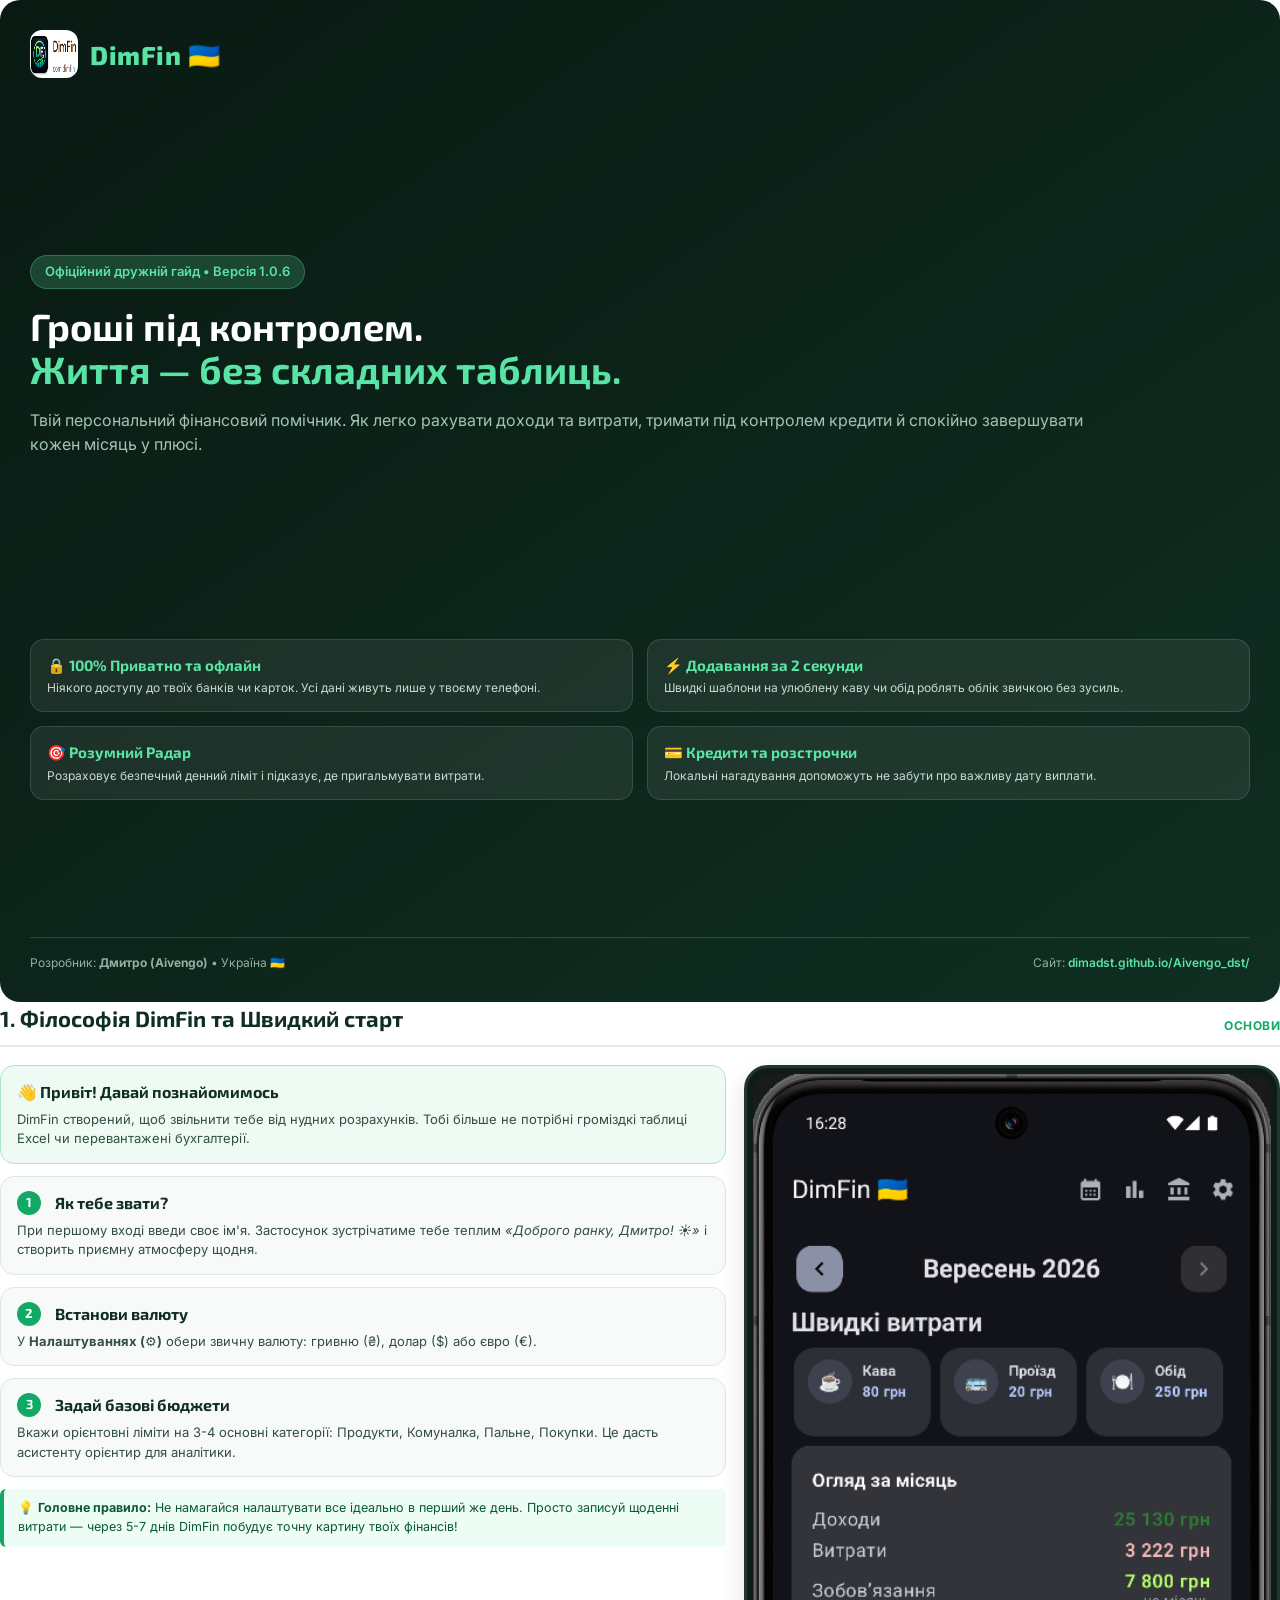
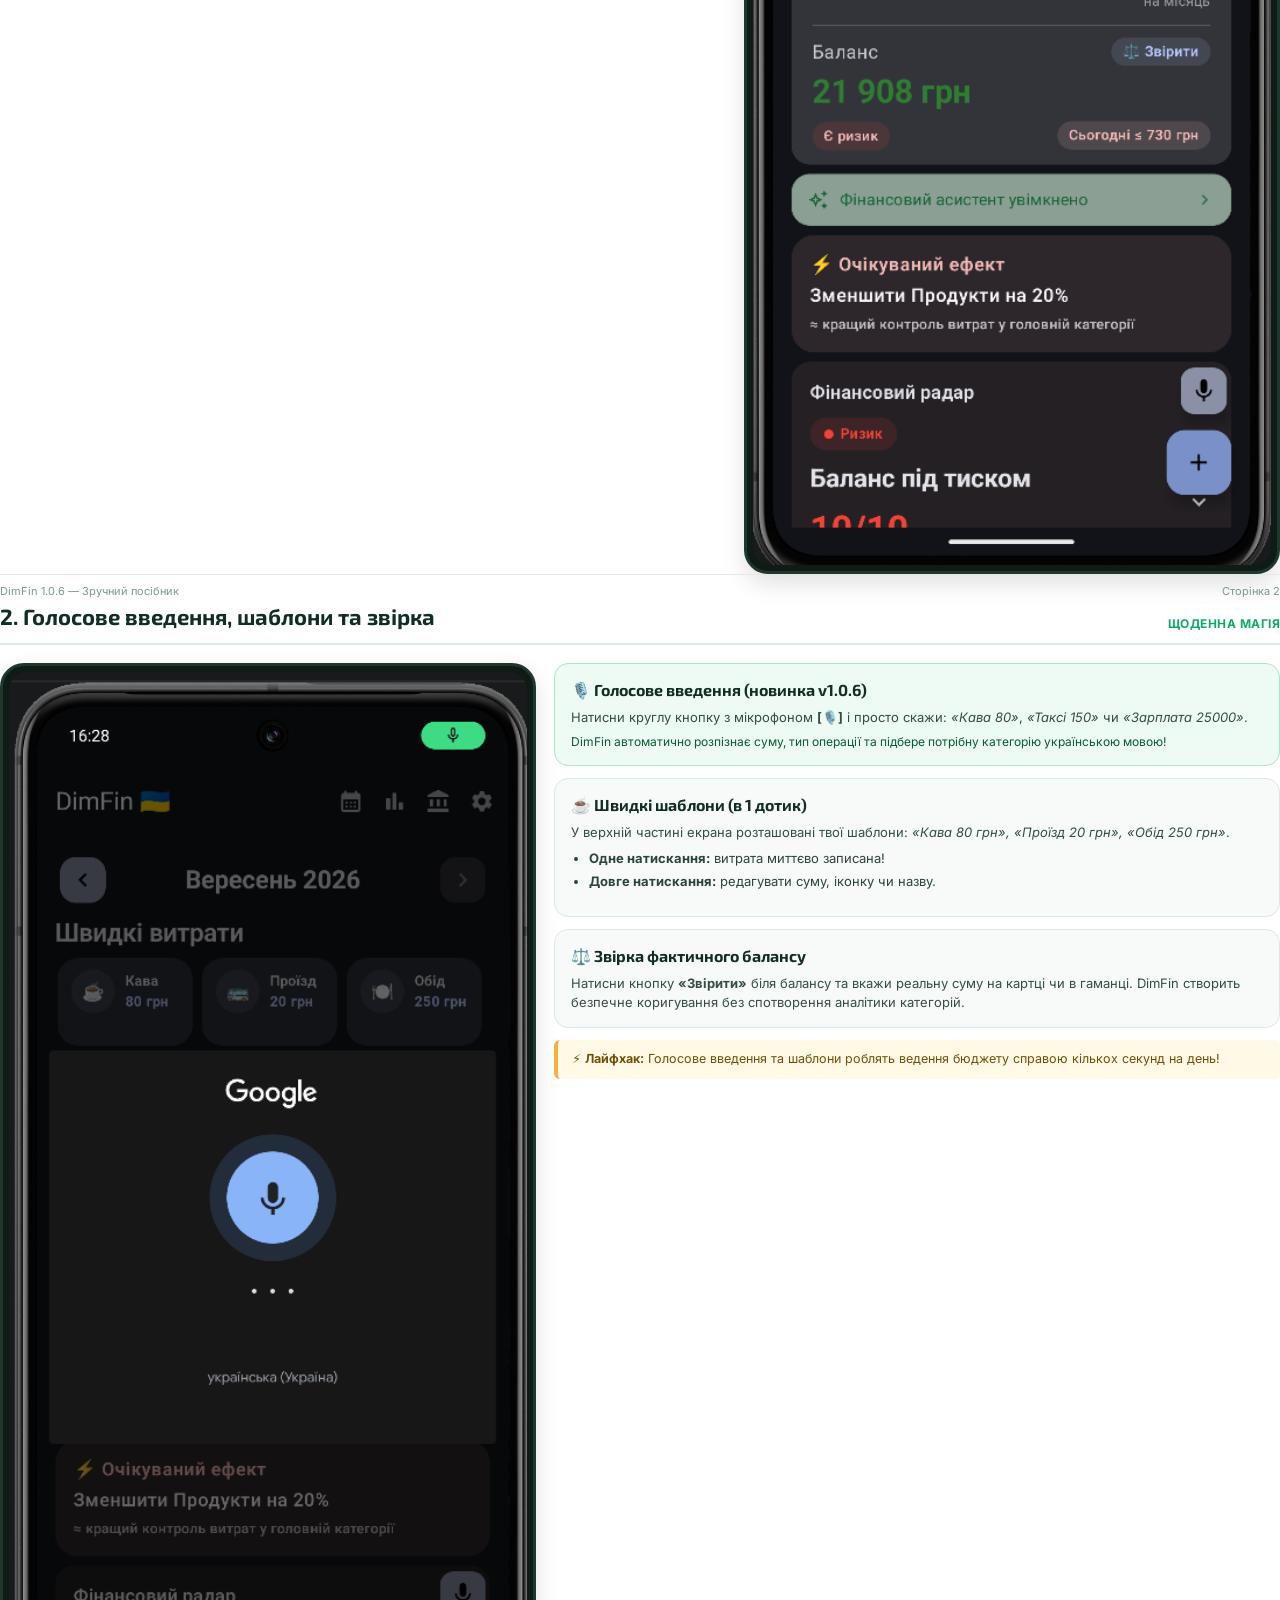
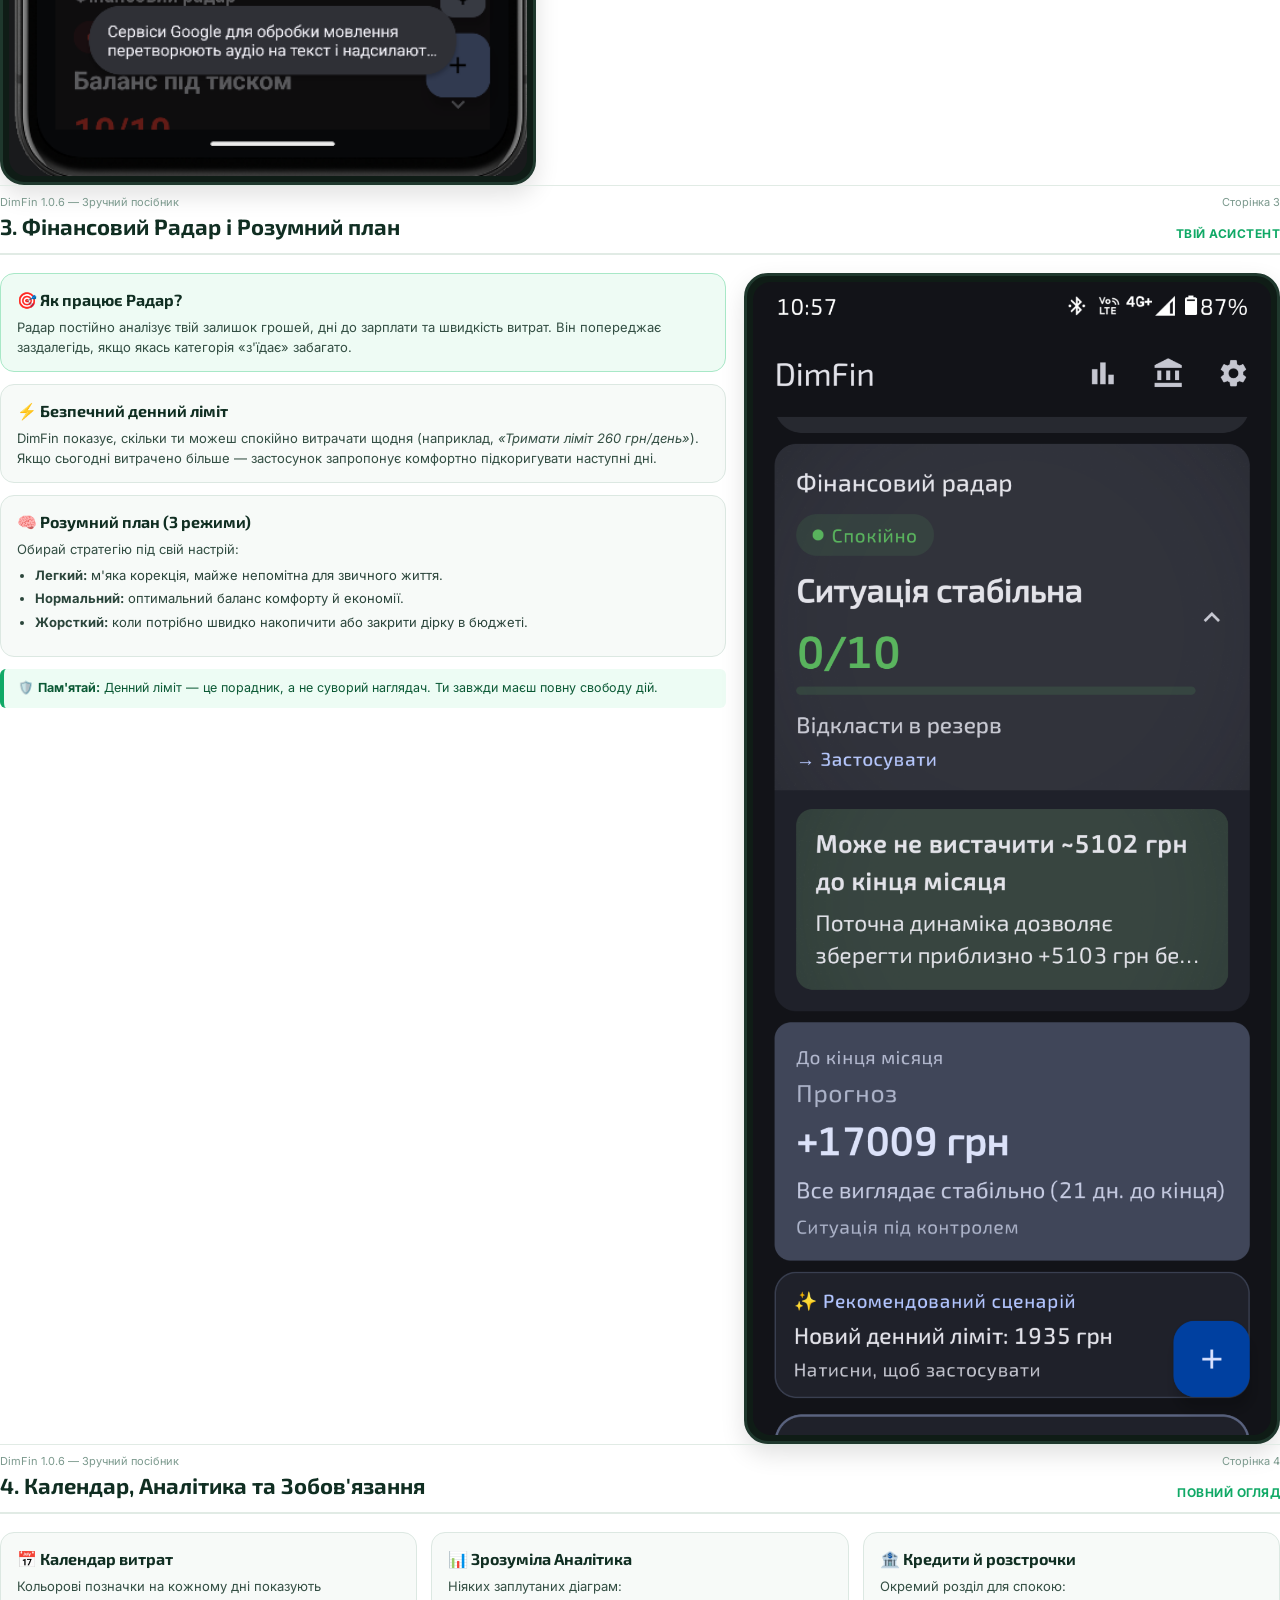
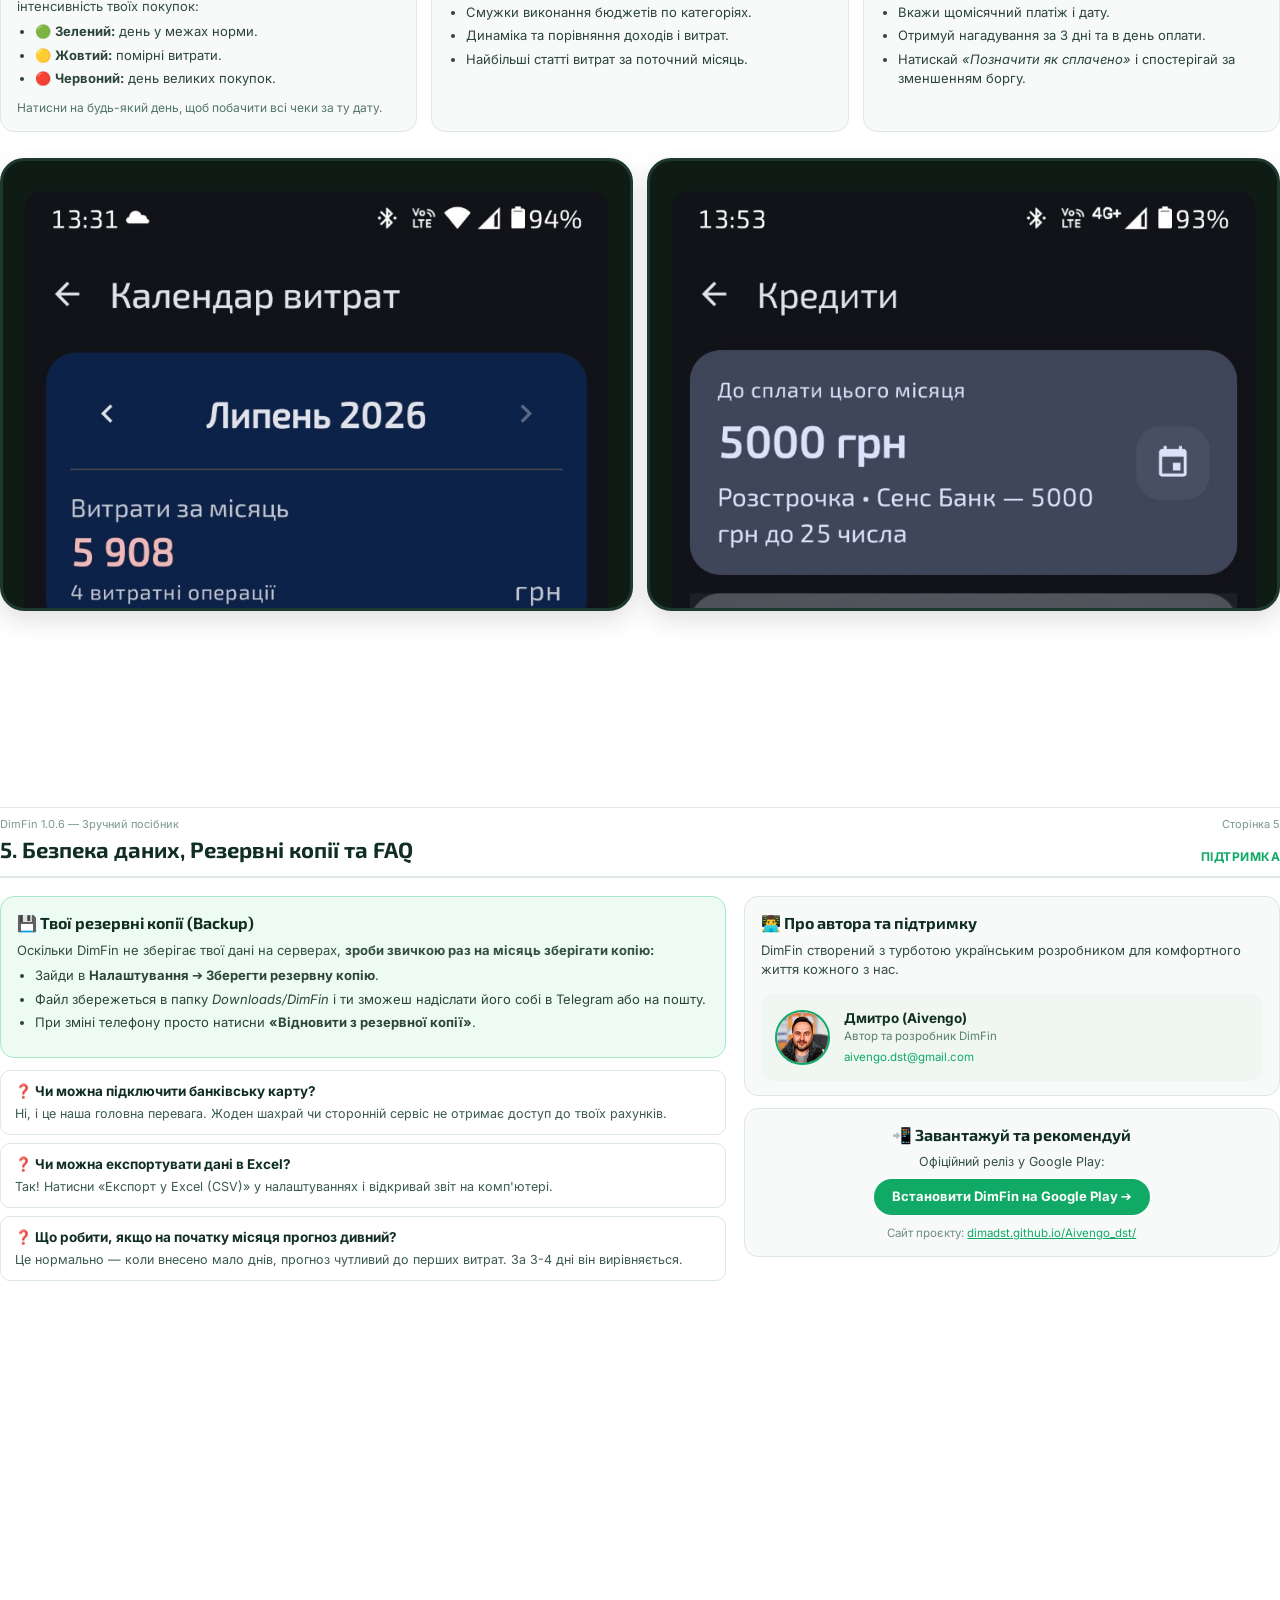
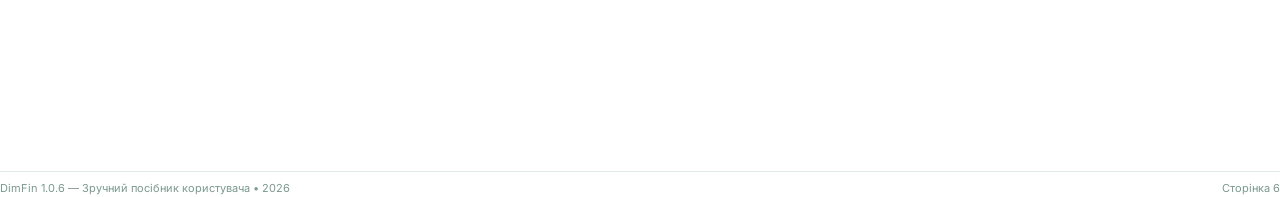
==== guide_source.html @ 201f2d49 "Update PDF guide dimfin-guide-for-beginners-ua.pdf with new screenshots and voice input" ====
<!DOCTYPE html>
<html lang="uk">
<head>
  <meta charset="UTF-8">
  <title>DimFin 1.0.6 — Дружній посібник користувача</title>
  <style>
    @import url('https://fonts.googleapis.com/css2?family=Exo+2:wght@400;500;600;700;800&family=Inter:wght@400;500;600&display=swap');

    @page {
      size: A4;
      margin: 15mm 12mm 15mm 12mm;
    }

    * {
      box-sizing: border-box;
      -webkit-print-color-adjust: exact;
      print-color-adjust: exact;
    }

    body {
      font-family: 'Inter', system-ui, -apple-system, sans-serif;
      color: #1a2e26;
      background: #ffffff;
      line-height: 1.5;
      font-size: 13.5px;
      margin: 0;
      padding: 0;
    }

    h1, h2, h3, h4 {
      font-family: 'Exo 2', sans-serif;
      color: #0c1f17;
      margin-top: 0;
      font-weight: 700;
    }

    .page {
      page-break-after: always;
      position: relative;
      min-height: 255mm;
      display: flex;
      flex-direction: column;
    }

    .page:last-child {
      page-break-after: auto;
    }

    /* Cover Page */
    .cover-page {
      background: linear-gradient(145deg, #091a13 0%, #102e22 100%);
      color: #ffffff;
      padding: 30px;
      border-radius: 20px;
      display: flex;
      flex-direction: column;
      justify-content: space-between;
      height: 265mm;
    }

    .cover-top {
      display: flex;
      align-items: center;
      gap: 12px;
    }

    .cover-logo {
      width: 48px;
      height: 48px;
      border-radius: 12px;
    }

    .cover-brand {
      font-family: 'Exo 2', sans-serif;
      font-size: 26px;
      font-weight: 800;
      color: #59e3a4;
      letter-spacing: 0.5px;
    }

    .cover-title-box {
      margin-top: 40px;
    }

    .cover-tag {
      display: inline-block;
      background: rgba(89, 227, 164, 0.2);
      color: #59e3a4;
      padding: 6px 14px;
      border-radius: 20px;
      font-size: 13px;
      font-weight: 600;
      margin-bottom: 16px;
      border: 1px solid rgba(89, 227, 164, 0.3);
    }

    .cover-title {
      font-size: 38px;
      line-height: 1.15;
      color: #ffffff;
      margin-bottom: 12px;
    }

    .cover-title em {
      color: #59e3a4;
      font-style: normal;
    }

    .cover-subtitle {
      font-size: 16px;
      color: #a3c4b5;
      line-height: 1.5;
      max-width: 90%;
    }

    .cover-features {
      display: grid;
      grid-template-columns: 1fr 1fr;
      gap: 14px;
      margin-top: 30px;
    }

    .cover-feat-card {
      background: rgba(255, 255, 255, 0.07);
      border: 1px solid rgba(255, 255, 255, 0.12);
      padding: 14px 16px;
      border-radius: 14px;
    }

    .cover-feat-card h4 {
      color: #59e3a4;
      font-size: 15px;
      margin-bottom: 4px;
    }

    .cover-feat-card p {
      margin: 0;
      font-size: 12px;
      color: #cbdad3;
      line-height: 1.4;
    }

    .cover-footer {
      border-top: 1px solid rgba(255, 255, 255, 0.15);
      padding-top: 16px;
      display: flex;
      justify-content: space-between;
      align-items: center;
      font-size: 12px;
      color: #92b0a3;
    }

    .cover-footer a {
      color: #59e3a4;
      text-decoration: none;
      font-weight: 600;
    }

    /* Section Page Layout */
    .section-header {
      border-bottom: 2px solid #e1ebe5;
      padding-bottom: 10px;
      margin-bottom: 18px;
      display: flex;
      justify-content: space-between;
      align-items: flex-end;
    }

    .section-header h2 {
      font-size: 22px;
      margin: 0;
      color: #102e22;
    }

    .section-tag {
      font-size: 12px;
      color: #10a966;
      font-weight: 700;
      text-transform: uppercase;
      letter-spacing: 0.5px;
    }

    .grid-2 {
      display: grid;
      grid-template-columns: 1.15fr 0.85fr;
      gap: 18px;
      align-items: start;
    }

    .grid-2-rev {
      display: grid;
      grid-template-columns: 0.85fr 1.15fr;
      gap: 18px;
      align-items: start;
    }

    .grid-3 {
      display: grid;
      grid-template-columns: 1fr 1fr 1fr;
      gap: 14px;
    }

    .phone-frame {
      background: #0f1c16;
      border-radius: 24px;
      padding: 6px;
      box-shadow: 0 10px 25px rgba(0,0,0,0.12);
      border: 3px solid #1f382d;
      text-align: center;
    }

    .phone-img {
      width: 100%;
      height: auto;
      border-radius: 18px;
      display: block;
    }

    .card {
      background: #f7faf8;
      border: 1px solid #dce8e2;
      border-radius: 14px;
      padding: 14px 16px;
      margin-bottom: 12px;
    }

    .card-accent {
      background: #eefbf4;
      border: 1px solid #a8e8c7;
    }

    .card h3 {
      font-size: 16px;
      color: #102e22;
      margin-bottom: 6px;
      display: flex;
      align-items: center;
      gap: 8px;
    }

    .card p {
      margin: 0 0 6px 0;
      color: #334e43;
      font-size: 13px;
    }

    .card p:last-child {
      margin-bottom: 0;
    }

    .step-badge {
      display: inline-flex;
      align-items: center;
      justify-content: center;
      width: 24px;
      height: 24px;
      background: #10a966;
      color: #ffffff;
      border-radius: 50%;
      font-weight: 700;
      font-size: 13px;
      margin-right: 6px;
    }

    .tip-box {
      background: #fff9e6;
      border-left: 4px solid #f5b041;
      padding: 10px 14px;
      border-radius: 6px;
      font-size: 12.5px;
      color: #6e5008;
      margin-top: 10px;
    }

    .success-box {
      background: #edfcf4;
      border-left: 4px solid #10a966;
      padding: 10px 14px;
      border-radius: 6px;
      font-size: 12.5px;
      color: #0b5935;
      margin-top: 10px;
    }

    ul.friendly-list {
      margin: 6px 0 10px 0;
      padding-left: 18px;
    }

    ul.friendly-list li {
      margin-bottom: 4px;
      color: #2b453b;
      font-size: 13px;
    }

    .page-footer {
      margin-top: auto;
      border-top: 1px solid #e1ebe5;
      padding-top: 8px;
      display: flex;
      justify-content: space-between;
      font-size: 11px;
      color: #7b998d;
    }

    .author-box {
      display: flex;
      align-items: center;
      gap: 14px;
      background: #f0f7f3;
      border-radius: 14px;
      padding: 14px;
      margin-top: 14px;
    }

    .author-img {
      width: 55px;
      height: 55px;
      border-radius: 50%;
      object-fit: cover;
      border: 2px solid #10a966;
    }

    .faq-item {
      background: #ffffff;
      border: 1px solid #dce8e2;
      border-radius: 10px;
      padding: 10px 14px;
      margin-bottom: 8px;
    }

    .faq-q {
      font-weight: 700;
      color: #102e22;
      font-size: 13.5px;
      margin-bottom: 4px;
    }

    .faq-a {
      color: #3b5a4e;
      font-size: 12.5px;
      margin: 0;
    }
  </style>
</head>
<body>

  <!-- СТОРІНКА 1: ОБКЛАДИНКА -->
  <div class="page">
    <div class="cover-page">
      <div class="cover-top">
        <img src="assets/dimfin-logo-source.png" class="cover-logo" alt="DimFin Logo">
        <div class="cover-brand">DimFin 🇺🇦</div>
      </div>

      <div class="cover-title-box">
        <span class="cover-tag">Офіційний дружній гайд • Версія 1.0.6</span>
        <h1 class="cover-title">Гроші під контролем.<br><em>Життя — без складних таблиць.</em></h1>
        <p class="cover-subtitle">
          Твій персональний фінансовий помічник. Як легко рахувати доходи та витрати, тримати під контролем кредити й спокійно завершувати кожен місяць у плюсі.
        </p>
      </div>

      <div class="cover-features">
        <div class="cover-feat-card">
          <h4>🔒 100% Приватно та офлайн</h4>
          <p>Ніякого доступу до твоїх банків чи карток. Усі дані живуть лише у твоєму телефоні.</p>
        </div>
        <div class="cover-feat-card">
          <h4>⚡ Додавання за 2 секунди</h4>
          <p>Швидкі шаблони на улюблену каву чи обід роблять облік звичкою без зусиль.</p>
        </div>
        <div class="cover-feat-card">
          <h4>🎯 Розумний Радар</h4>
          <p>Розраховує безпечний денний ліміт і підказує, де пригальмувати витрати.</p>
        </div>
        <div class="cover-feat-card">
          <h4>💳 Кредити та розстрочки</h4>
          <p>Локальні нагадування допоможуть не забути про важливу дату виплати.</p>
        </div>
      </div>

      <div class="cover-footer">
        <div>Розробник: <strong>Дмитро (Aivengo)</strong> • Україна 🇺🇦</div>
        <div>Сайт: <a href="https://dimadst.github.io/Aivengo_dst/">dimadst.github.io/Aivengo_dst/</a></div>
      </div>
    </div>
  </div>

  <!-- СТОРІНКА 2: ФІЛОСОФІЯ ТА ШВИДКИЙ СТАРТ -->
  <div class="page">
    <div class="section-header">
      <h2>1. Філософія DimFin та Швидкий старт</h2>
      <span class="section-tag">Основи</span>
    </div>

    <div class="grid-2">
      <div>
        <div class="card card-accent">
          <h3>👋 Привіт! Давай познайомимось</h3>
          <p>
            DimFin створений, щоб звільнити тебе від нудних розрахунків. Тобі більше не потрібні громіздкі таблиці Excel чи перевантажені бухгалтерії.
          </p>
        </div>

        <div class="card">
          <h3><span class="step-badge">1</span> Як тебе звати?</h3>
          <p>
            При першому вході введи своє ім'я. Застосунок зустрічатиме тебе теплим <em>«Доброго ранку, Дмитро! ☀️»</em> і створить приємну атмосферу щодня.
          </p>
        </div>

        <div class="card">
          <h3><span class="step-badge">2</span> Встанови валюту</h3>
          <p>
            У <strong>Налаштуваннях (⚙️)</strong> обери звичну валюту: гривню (₴), долар ($) або євро (€).
          </p>
        </div>

        <div class="card">
          <h3><span class="step-badge">3</span> Задай базові бюджети</h3>
          <p>
            Вкажи орієнтовні ліміти на 3-4 основні категорії: Продукти, Комуналка, Пальне, Покупки. Це дасть асистенту орієнтир для аналітики.
          </p>
        </div>

        <div class="success-box">
          💡 <strong>Головне правило:</strong> Не намагайся налаштувати все ідеально в перший же день. Просто записуй щоденні витрати — через 5-7 днів DimFin побудує точну картину твоїх фінансів!
        </div>
      </div>

      <div>
        <div class="phone-frame">
          <img src="assets/overview.png" class="phone-img" alt="Головний екран DimFin">
        </div>
      </div>
    </div>

    <div class="page-footer">
      <span>DimFin 1.0.6 — Зручний посібник</span>
      <span>Сторінка 2</span>
    </div>
  </div>

  <!-- СТОРІНКА 3: ГОЛОВНИЙ ЕКРАН ТА ВНЕСЕННЯ ВИТРАТ -->
  <div class="page">
    <div class="section-header">
      <h2>2. Голосове введення, шаблони та звірка</h2>
      <span class="section-tag">Щоденна магія</span>
    </div>

    <div class="grid-2-rev">
      <div>
        <div class="phone-frame">
          <img src="assets/voice-input.png" class="phone-img" alt="Голосове введення DimFin">
        </div>
      </div>

      <div>
        <div class="card card-accent">
          <h3>🎙️ Голосове введення (новинка v1.0.6)</h3>
          <p>
            Натисни круглу кнопку з мікрофоном <strong>[🎙️]</strong> і просто скажи: <em>«Кава 80»</em>, <em>«Таксі 150»</em> чи <em>«Зарплата 25000»</em>.
          </p>
          <p style="font-size: 12px; color: #0b5935;">DimFin автоматично розпізнає суму, тип операції та підбере потрібну категорію українською мовою!</p>
        </div>

        <div class="card">
          <h3>☕ Швидкі шаблони (в 1 дотик)</h3>
          <p>
            У верхній частині екрана розташовані твої шаблони: <em>«Кава 80 грн», «Проїзд 20 грн», «Обід 250 грн»</em>.
          </p>
          <ul class="friendly-list">
            <li><strong>Одне натискання:</strong> витрата миттєво записана!</li>
            <li><strong>Довге натискання:</strong> редагувати суму, іконку чи назву.</li>
          </ul>
        </div>

        <div class="card">
          <h3>⚖️ Звірка фактичного балансу</h3>
          <p>
            Натисни кнопку <strong>«Звірити»</strong> біля балансу та вкажи реальну суму на картці чи в гаманці. DimFin створить безпечне коригування без спотворення аналітики категорій.
          </p>
        </div>

        <div class="tip-box">
          ⚡ <strong>Лайфхак:</strong> Голосове введення та шаблони роблять ведення бюджету справою кількох секунд на день!
        </div>
      </div>
    </div>

    <div class="page-footer">
      <span>DimFin 1.0.6 — Зручний посібник</span>
      <span>Сторінка 3</span>
    </div>
  </div>

  <!-- СТОРІНКА 4: ФІНАНСОВИЙ РАДАР ТА РОЗУМНИЙ ПЛАН -->
  <div class="page">
    <div class="section-header">
      <h2>3. Фінансовий Радар і Розумний план</h2>
      <span class="section-tag">Твій асистент</span>
    </div>

    <div class="grid-2">
      <div>
        <div class="card card-accent">
          <h3>🎯 Як працює Радар?</h3>
          <p>
            Радар постійно аналізує твій залишок грошей, дні до зарплати та швидкість витрат. Він попереджає заздалегідь, якщо якась категорія «з'їдає» забагато.
          </p>
        </div>

        <div class="card">
          <h3>⚡ Безпечний денний ліміт</h3>
          <p>
            DimFin показує, скільки ти можеш спокійно витрачати щодня (наприклад, <em>«Тримати ліміт 260 грн/день»</em>). Якщо сьогодні витрачено більше — застосунок запропонує комфортно підкоригувати наступні дні.
          </p>
        </div>

        <div class="card">
          <h3>🧠 Розумний план (3 режими)</h3>
          <p>Обирай стратегію під свій настрій:</p>
          <ul class="friendly-list">
            <li><strong>Легкий:</strong> м'яка корекція, майже непомітна для звичного життя.</li>
            <li><strong>Нормальний:</strong> оптимальний баланс комфорту й економії.</li>
            <li><strong>Жорсткий:</strong> коли потрібно швидко накопичити або закрити дірку в бюджеті.</li>
          </ul>
        </div>

        <div class="success-box">
          🛡️ <strong>Пам'ятай:</strong> Денний ліміт — це порадник, а не суворий наглядач. Ти завжди маєш повну свободу дій.
        </div>
      </div>

      <div>
        <div class="phone-frame">
          <img src="assets/radar.png" class="phone-img" alt="Фінансовий радар">
        </div>
      </div>
    </div>

    <div class="page-footer">
      <span>DimFin 1.0.6 — Зручний посібник</span>
      <span>Сторінка 4</span>
    </div>
  </div>

  <!-- СТОРІНКА 5: КАЛЕНДАР, АНАЛІТИКА ТА КРЕДИТИ -->
  <div class="page">
    <div class="section-header">
      <h2>4. Календар, Аналітика та Зобов'язання</h2>
      <span class="section-tag">Повний огляд</span>
    </div>

    <div class="grid-3">
      <div class="card">
        <h3>📅 Календар витрат</h3>
        <p>Кольорові позначки на кожному дні показують інтенсивність твоїх покупок:</p>
        <ul class="friendly-list">
          <li>🟢 <strong>Зелений:</strong> день у межах норми.</li>
          <li>🟡 <strong>Жовтий:</strong> помірні витрати.</li>
          <li>🔴 <strong>Червоний:</strong> день великих покупок.</li>
        </ul>
        <p style="font-size: 12px; color: #527567;">Натисни на будь-який день, щоб побачити всі чеки за ту дату.</p>
      </div>

      <div class="card">
        <h3>📊 Зрозуміла Аналітика</h3>
        <p>Ніяких заплутаних діаграм:</p>
        <ul class="friendly-list">
          <li>Смужки виконання бюджетів по категоріях.</li>
          <li>Динаміка та порівняння доходів і витрат.</li>
          <li>Найбільші статті витрат за поточний місяць.</li>
        </ul>
      </div>

      <div class="card">
        <h3>🏦 Кредити й розстрочки</h3>
        <p>Окремий розділ для спокою:</p>
        <ul class="friendly-list">
          <li>Вкажи щомісячний платіж і дату.</li>
          <li>Отримуй нагадування за 3 дні та в день оплати.</li>
          <li>Натискай <em>«Позначити як сплачено»</em> і спостерігай за зменшенням боргу.</li>
        </ul>
      </div>
    </div>

    <div style="display: grid; grid-template-columns: 1fr 1fr; gap: 14px; margin-top: 14px;">
      <div class="phone-frame" style="max-height: 120mm; overflow: hidden;">
        <img src="assets/calendar.png" class="phone-img" style="transform: scale(0.95); margin-top: -10px;" alt="Календар">
      </div>
      <div class="phone-frame" style="max-height: 120mm; overflow: hidden;">
        <img src="assets/credits.png" class="phone-img" style="transform: scale(0.95); margin-top: -10px;" alt="Кредити">
      </div>
    </div>

    <div class="page-footer">
      <span>DimFin 1.0.6 — Зручний посібник</span>
      <span>Сторінка 5</span>
    </div>
  </div>

  <!-- СТОРІНКА 6: БЕКАПИ, FAQ ТА КОНТАКТИ -->
  <div class="page">
    <div class="section-header">
      <h2>5. Безпека даних, Резервні копії та FAQ</h2>
      <span class="section-tag">Підтримка</span>
    </div>

    <div class="grid-2">
      <div>
        <div class="card card-accent">
          <h3>💾 Твої резервні копії (Backup)</h3>
          <p>
            Оскільки DimFin не зберігає твої дані на серверах, <strong>зроби звичкою раз на місяць зберігати копію:</strong>
          </p>
          <ul class="friendly-list">
            <li>Зайди в <strong>Налаштування ➔ Зберегти резервну копію</strong>.</li>
            <li>Файл збережеться в папку <em>Downloads/DimFin</em> і ти зможеш надіслати його собі в Telegram або на пошту.</li>
            <li>При зміні телефону просто натисни <strong>«Відновити з резервної копії»</strong>.</li>
          </ul>
        </div>

        <div class="faq-item">
          <div class="faq-q">❓ Чи можна підключити банківську карту?</div>
          <p class="faq-a">Ні, і це наша головна перевага. Жоден шахрай чи сторонній сервіс не отримає доступ до твоїх рахунків.</p>
        </div>

        <div class="faq-item">
          <div class="faq-q">❓ Чи можна експортувати дані в Excel?</div>
          <p class="faq-a">Так! Натисни «Експорт у Excel (CSV)» у налаштуваннях і відкривай звіт на комп'ютері.</p>
        </div>

        <div class="faq-item">
          <div class="faq-q">❓ Що робити, якщо на початку місяця прогноз дивний?</div>
          <p class="faq-a">Це нормально — коли внесено мало днів, прогноз чутливий до перших витрат. За 3-4 дні він вирівняється.</p>
        </div>
      </div>

      <div>
        <div class="card">
          <h3>👨‍💻 Про автора та підтримку</h3>
          <p>
            DimFin створений з турботою українським розробником для комфортного життя кожного з нас.
          </p>
          <div class="author-box">
            <img src="assets/developer-dmytro.jpg" class="author-img" alt="Dmytro">
            <div>
              <div style="font-weight: 700; color: #102e22;">Дмитро (Aivengo)</div>
              <div style="font-size: 11.5px; color: #597d6e;">Автор та розробник DimFin</div>
              <div style="font-size: 11.5px; margin-top: 4px;"><a href="mailto:aivengo.dst@gmail.com" style="color: #10a966; text-decoration: none;">aivengo.dst@gmail.com</a></div>
            </div>
          </div>
        </div>

        <div class="card" style="text-align: center; margin-top: 10px;">
          <h3 style="justify-content: center;">📲 Завантажуй та рекомендуй</h3>
          <p style="font-size: 12.5px; margin-bottom: 8px;">
            Офіційний реліз у Google Play:
          </p>
          <a href="https://play.google.com/store/apps/details?id=com.dimfin" style="display: inline-block; background: #10a966; color: #fff; padding: 8px 18px; border-radius: 20px; font-weight: 700; text-decoration: none; font-size: 13px;">
            Встановити DimFin на Google Play ➔
          </a>
          <div style="margin-top: 10px; font-size: 11.5px; color: #6f8f82;">
            Сайт проєкту: <a href="https://dimadst.github.io/Aivengo_dst/" style="color: #10a966;">dimadst.github.io/Aivengo_dst/</a>
          </div>
        </div>
      </div>
    </div>

    <div class="page-footer">
      <span>DimFin 1.0.6 — Зручний посібник користувача • 2026</span>
      <span>Сторінка 6</span>
    </div>
  </div>

</body>
</html>
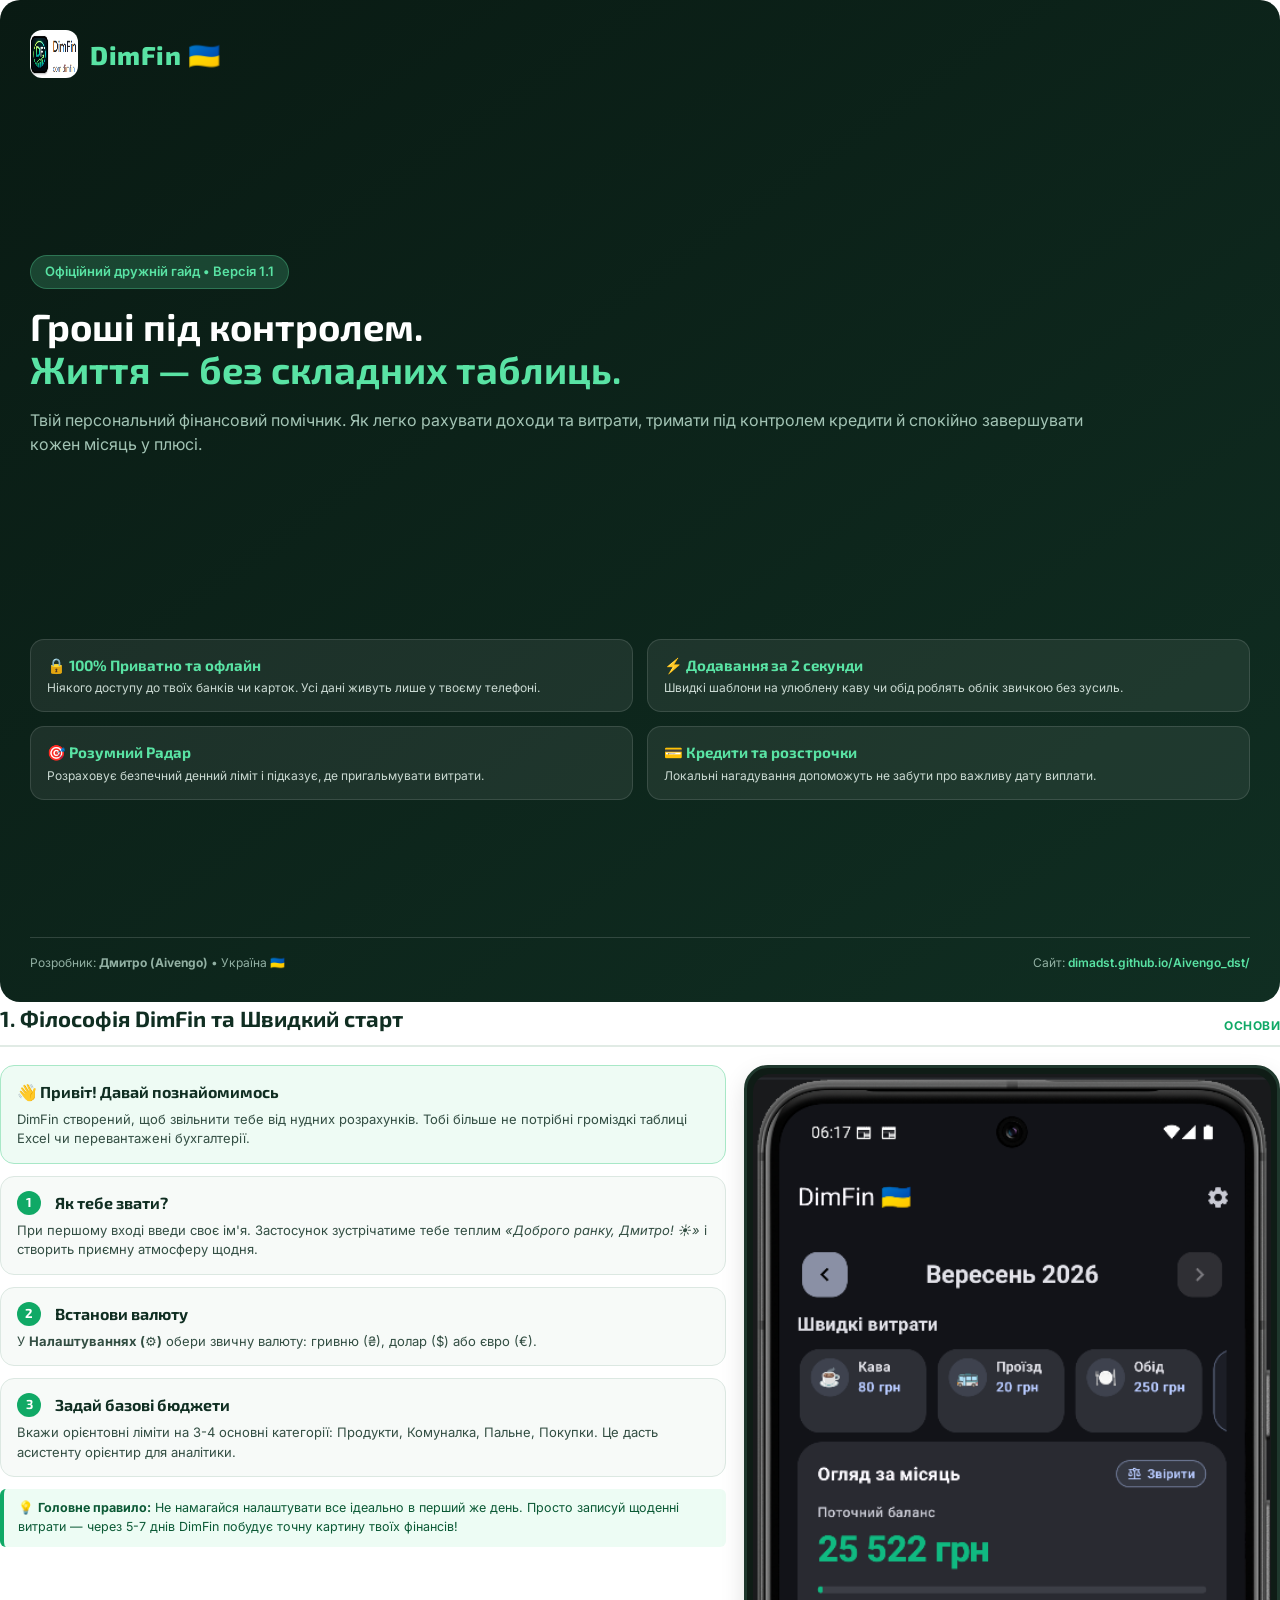
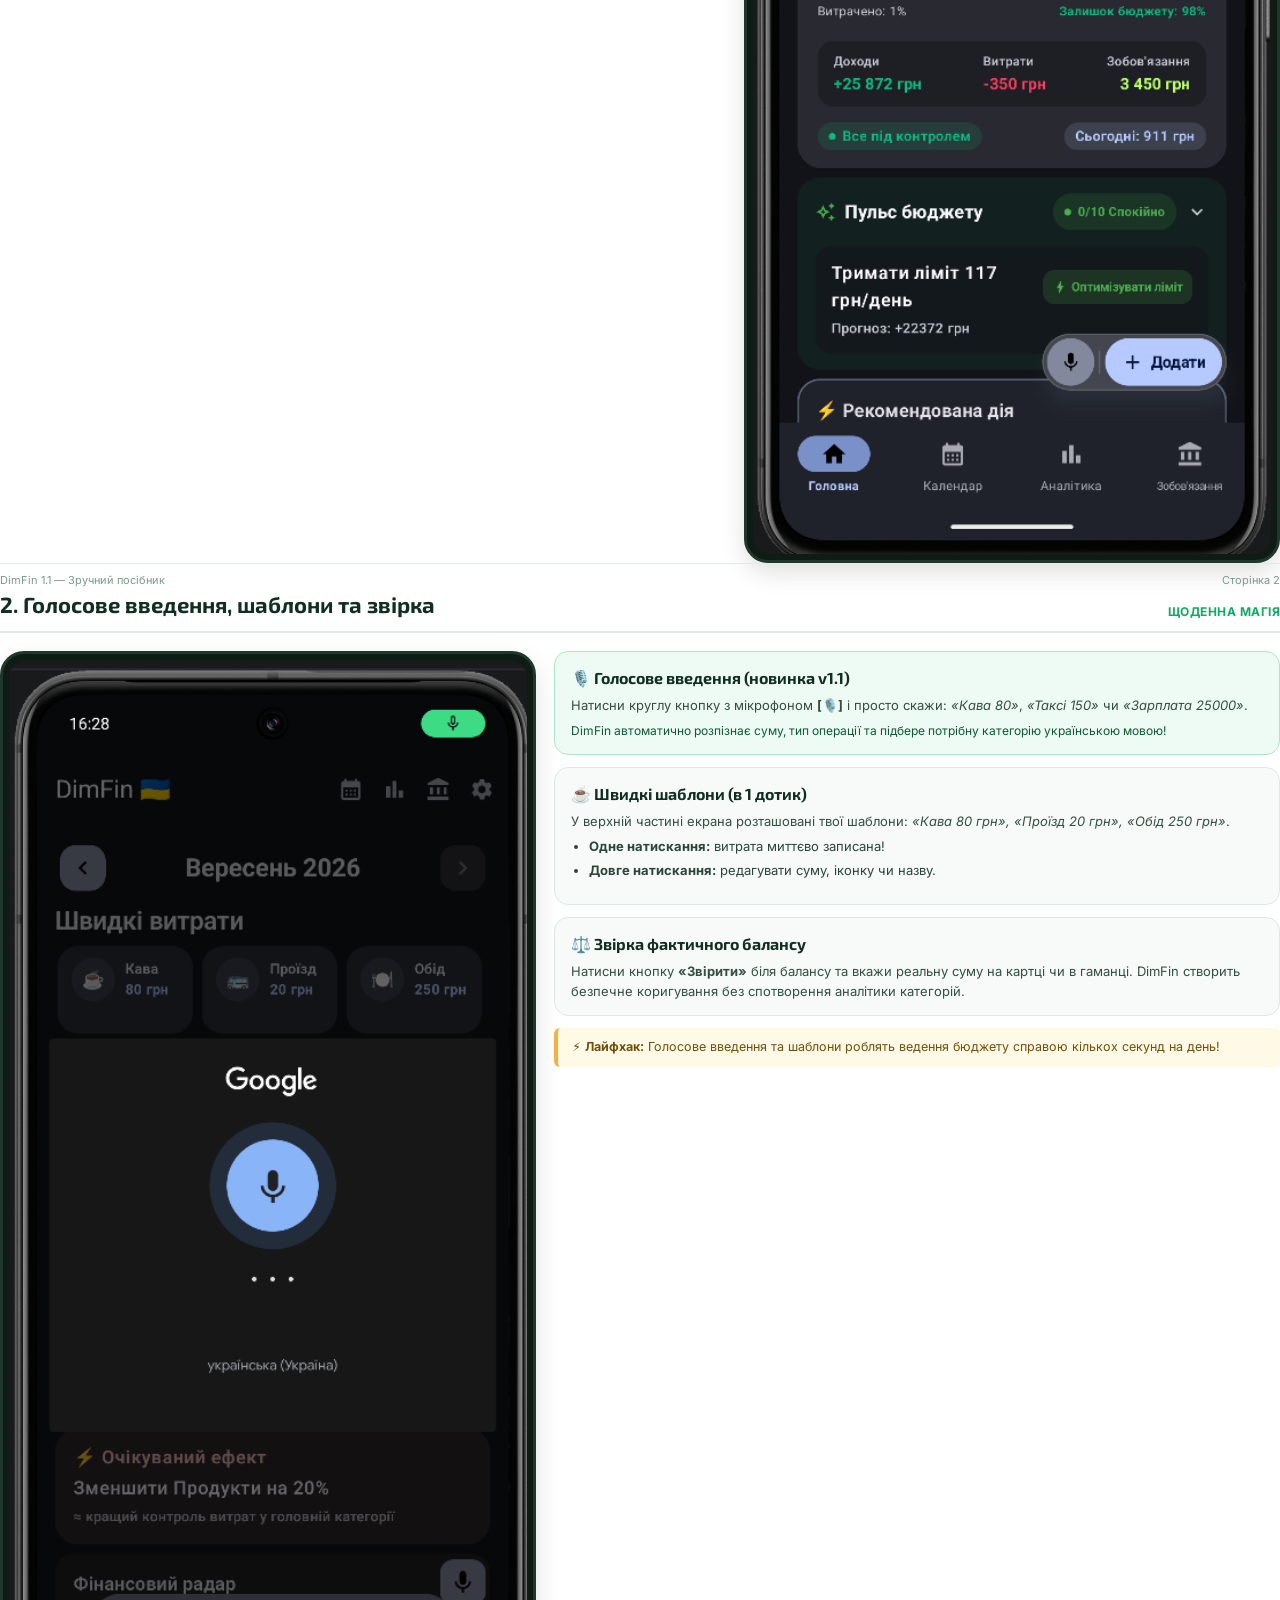
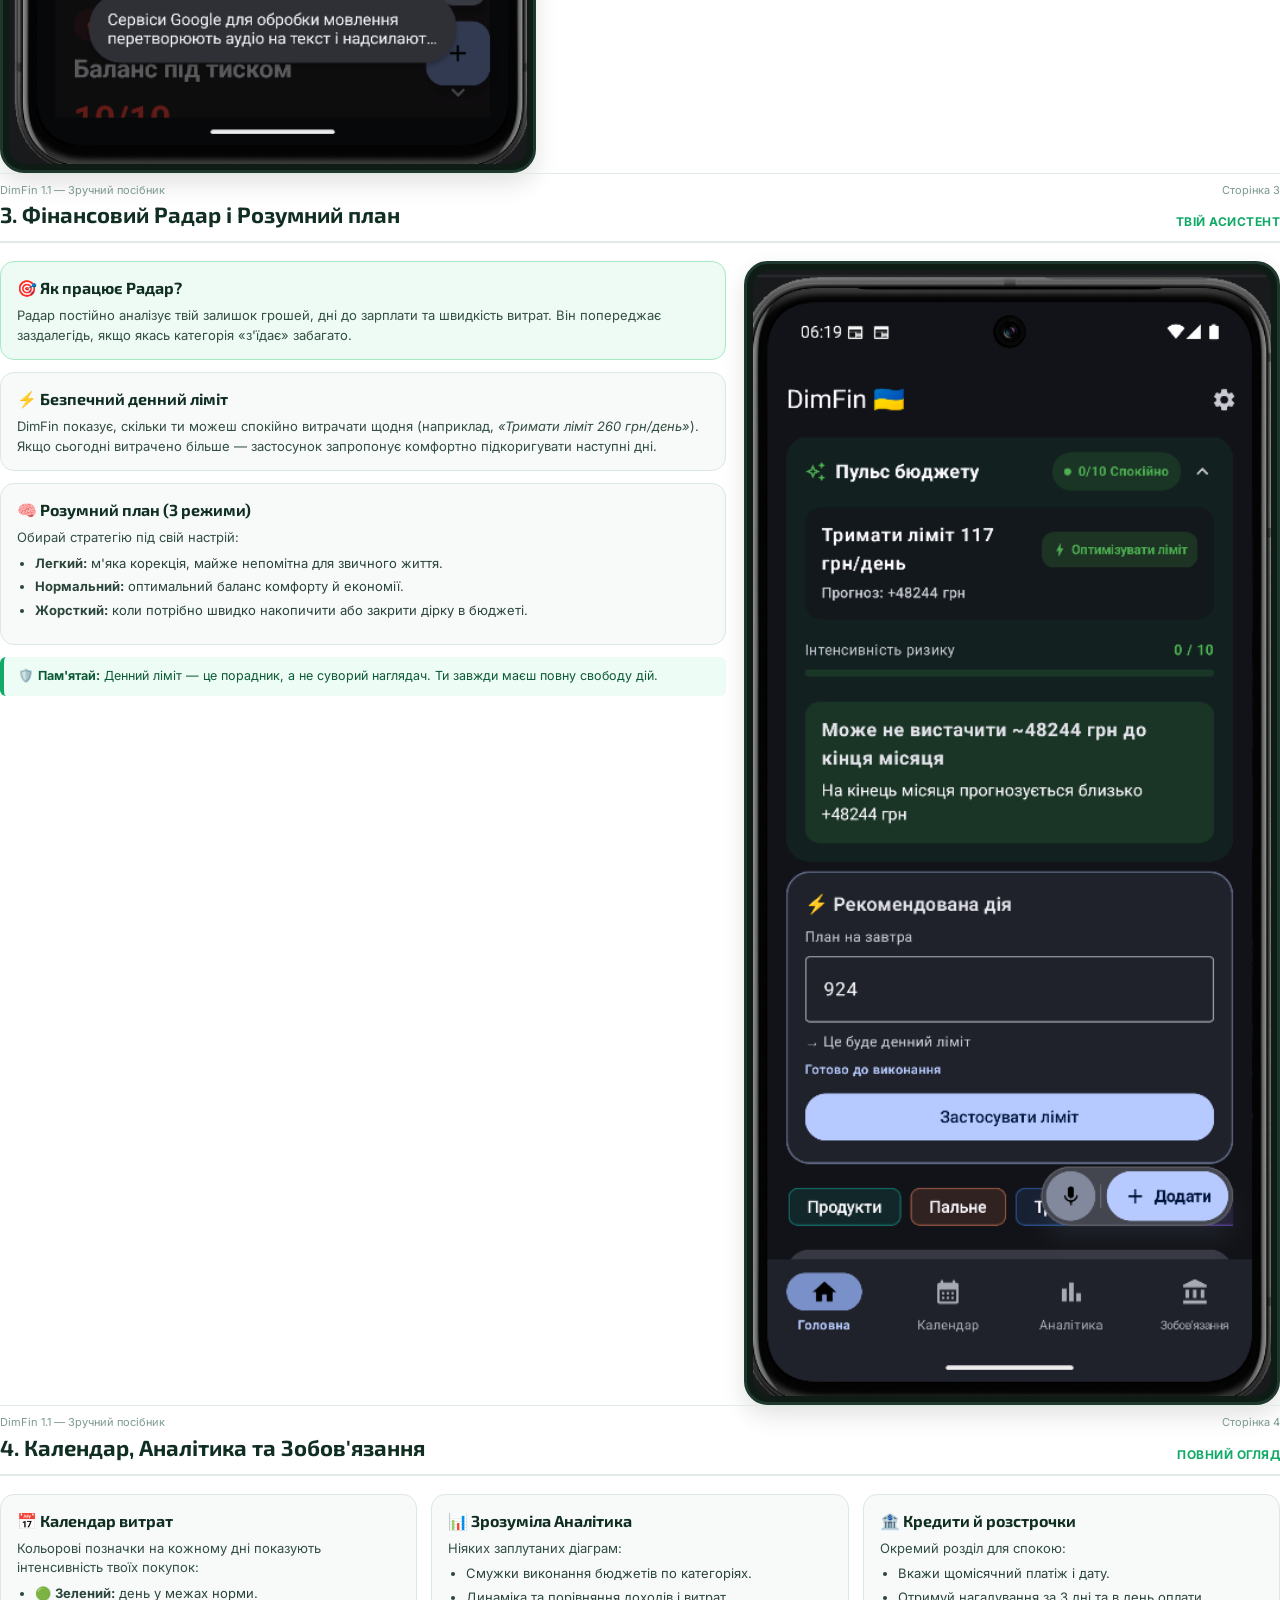
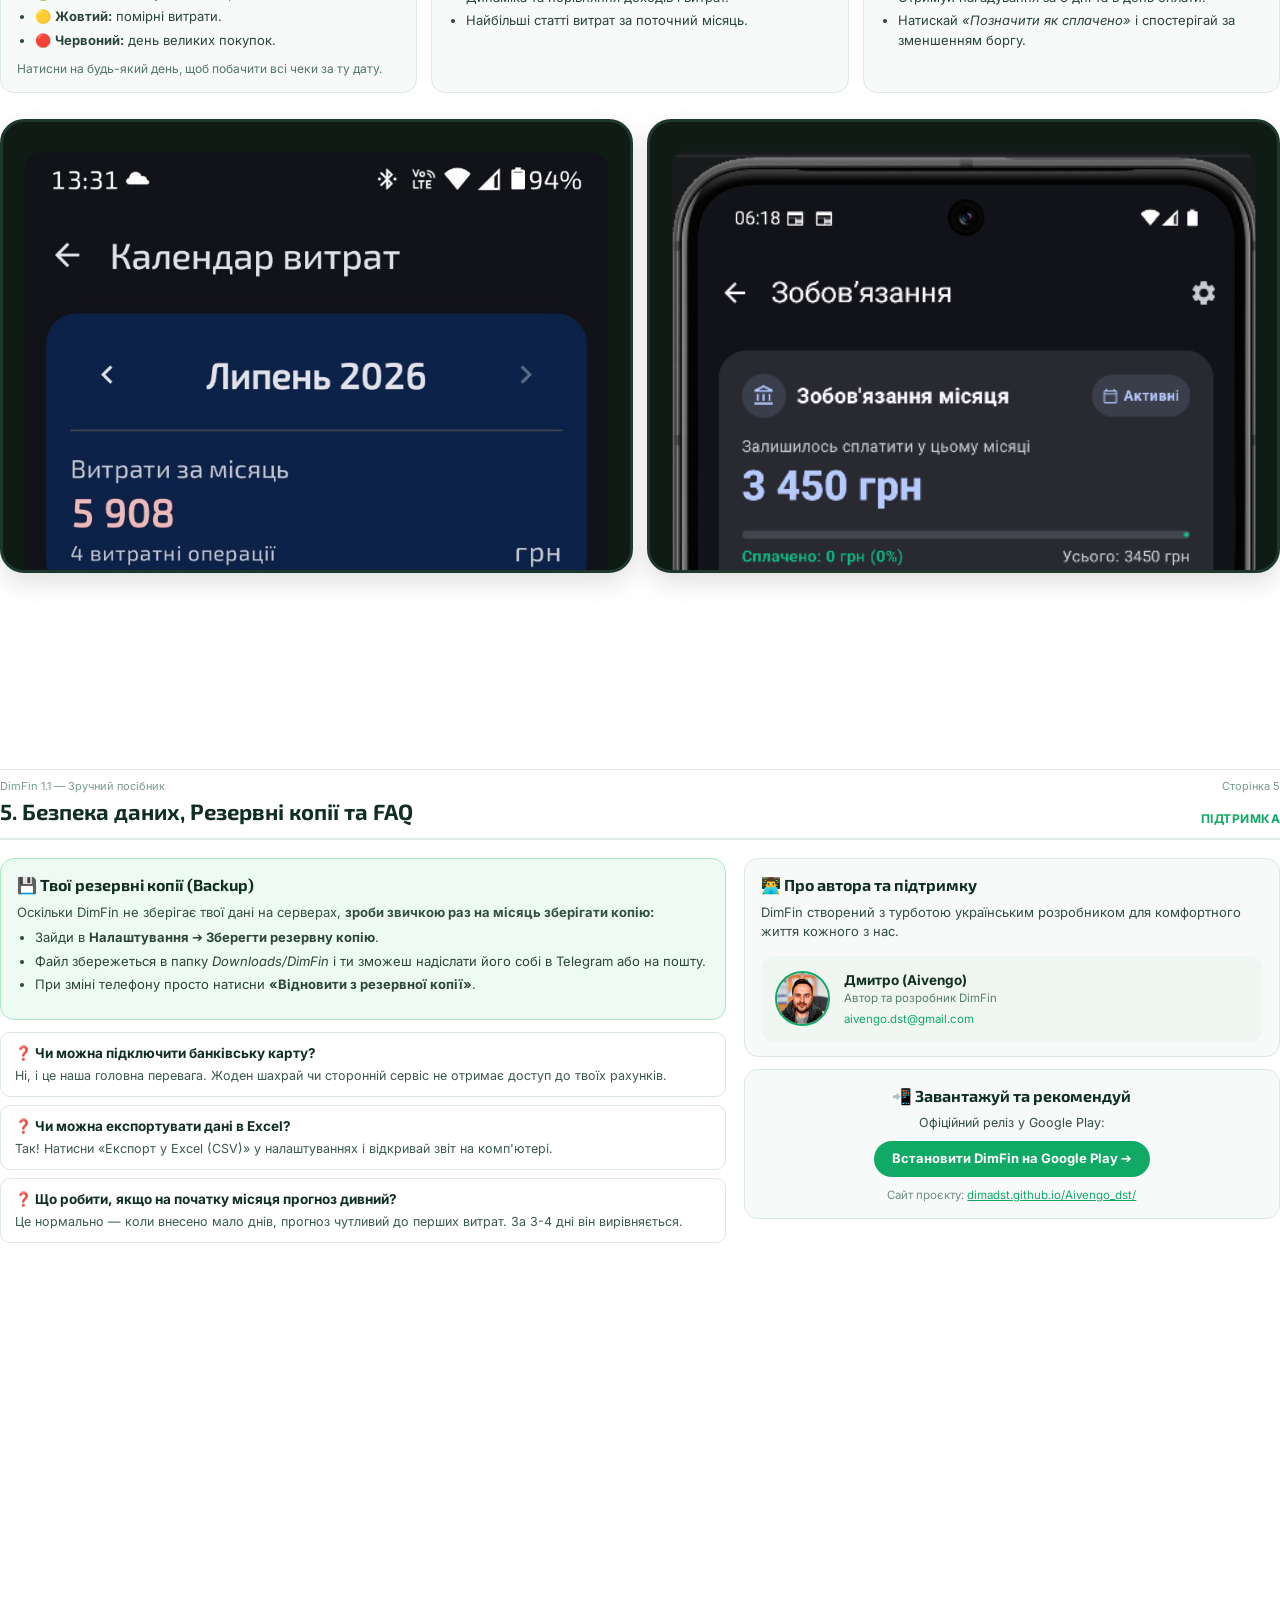
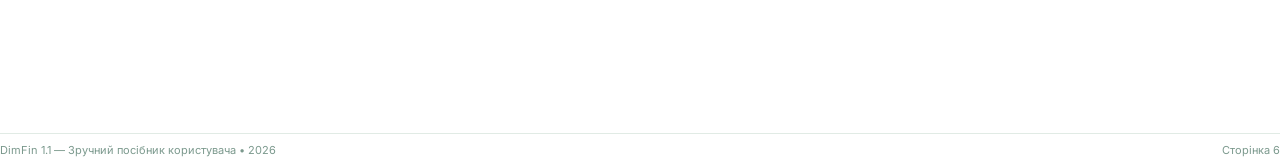
==== commit b3bd58b3: "Оновлення сайту для DimFin v1.1: нові скріншоти, актуалізація огляду та інструкції" ====
--- a/guide_source.html
+++ b/guide_source.html
@@ -2,7 +2,7 @@
 <html lang="uk">
 <head>
   <meta charset="UTF-8">
-  <title>DimFin 1.0.6 — Дружній посібник користувача</title>
+  <title>DimFin 1.1 — Дружній посібник користувача</title>
   <style>
     @import url('https://fonts.googleapis.com/css2?family=Exo+2:wght@400;500;600;700;800&family=Inter:wght@400;500;600&display=swap');
 
@@ -354,7 +354,7 @@
       </div>
 
       <div class="cover-title-box">
-        <span class="cover-tag">Офіційний дружній гайд • Версія 1.0.6</span>
+        <span class="cover-tag">Офіційний дружній гайд • Версія 1.1</span>
         <h1 class="cover-title">Гроші під контролем.<br><em>Життя — без складних таблиць.</em></h1>
         <p class="cover-subtitle">
           Твій персональний фінансовий помічник. Як легко рахувати доходи та витрати, тримати під контролем кредити й спокійно завершувати кожен місяць у плюсі.
@@ -437,7 +437,7 @@
     </div>
 
     <div class="page-footer">
-      <span>DimFin 1.0.6 — Зручний посібник</span>
+      <span>DimFin 1.1 — Зручний посібник</span>
       <span>Сторінка 2</span>
     </div>
   </div>
@@ -458,7 +458,7 @@
 
       <div>
         <div class="card card-accent">
-          <h3>🎙️ Голосове введення (новинка v1.0.6)</h3>
+          <h3>🎙️ Голосове введення (новинка v1.1)</h3>
           <p>
             Натисни круглу кнопку з мікрофоном <strong>[🎙️]</strong> і просто скажи: <em>«Кава 80»</em>, <em>«Таксі 150»</em> чи <em>«Зарплата 25000»</em>.
           </p>
@@ -490,7 +490,7 @@
     </div>
 
     <div class="page-footer">
-      <span>DimFin 1.0.6 — Зручний посібник</span>
+      <span>DimFin 1.1 — Зручний посібник</span>
       <span>Сторінка 3</span>
     </div>
   </div>
@@ -541,7 +541,7 @@
     </div>
 
     <div class="page-footer">
-      <span>DimFin 1.0.6 — Зручний посібник</span>
+      <span>DimFin 1.1 — Зручний посібник</span>
       <span>Сторінка 4</span>
     </div>
   </div>
@@ -596,7 +596,7 @@
     </div>
 
     <div class="page-footer">
-      <span>DimFin 1.0.6 — Зручний посібник</span>
+      <span>DimFin 1.1 — Зручний посібник</span>
       <span>Сторінка 5</span>
     </div>
   </div>
@@ -670,7 +670,7 @@
     </div>
 
     <div class="page-footer">
-      <span>DimFin 1.0.6 — Зручний посібник користувача • 2026</span>
+      <span>DimFin 1.1 — Зручний посібник користувача • 2026</span>
       <span>Сторінка 6</span>
     </div>
   </div>
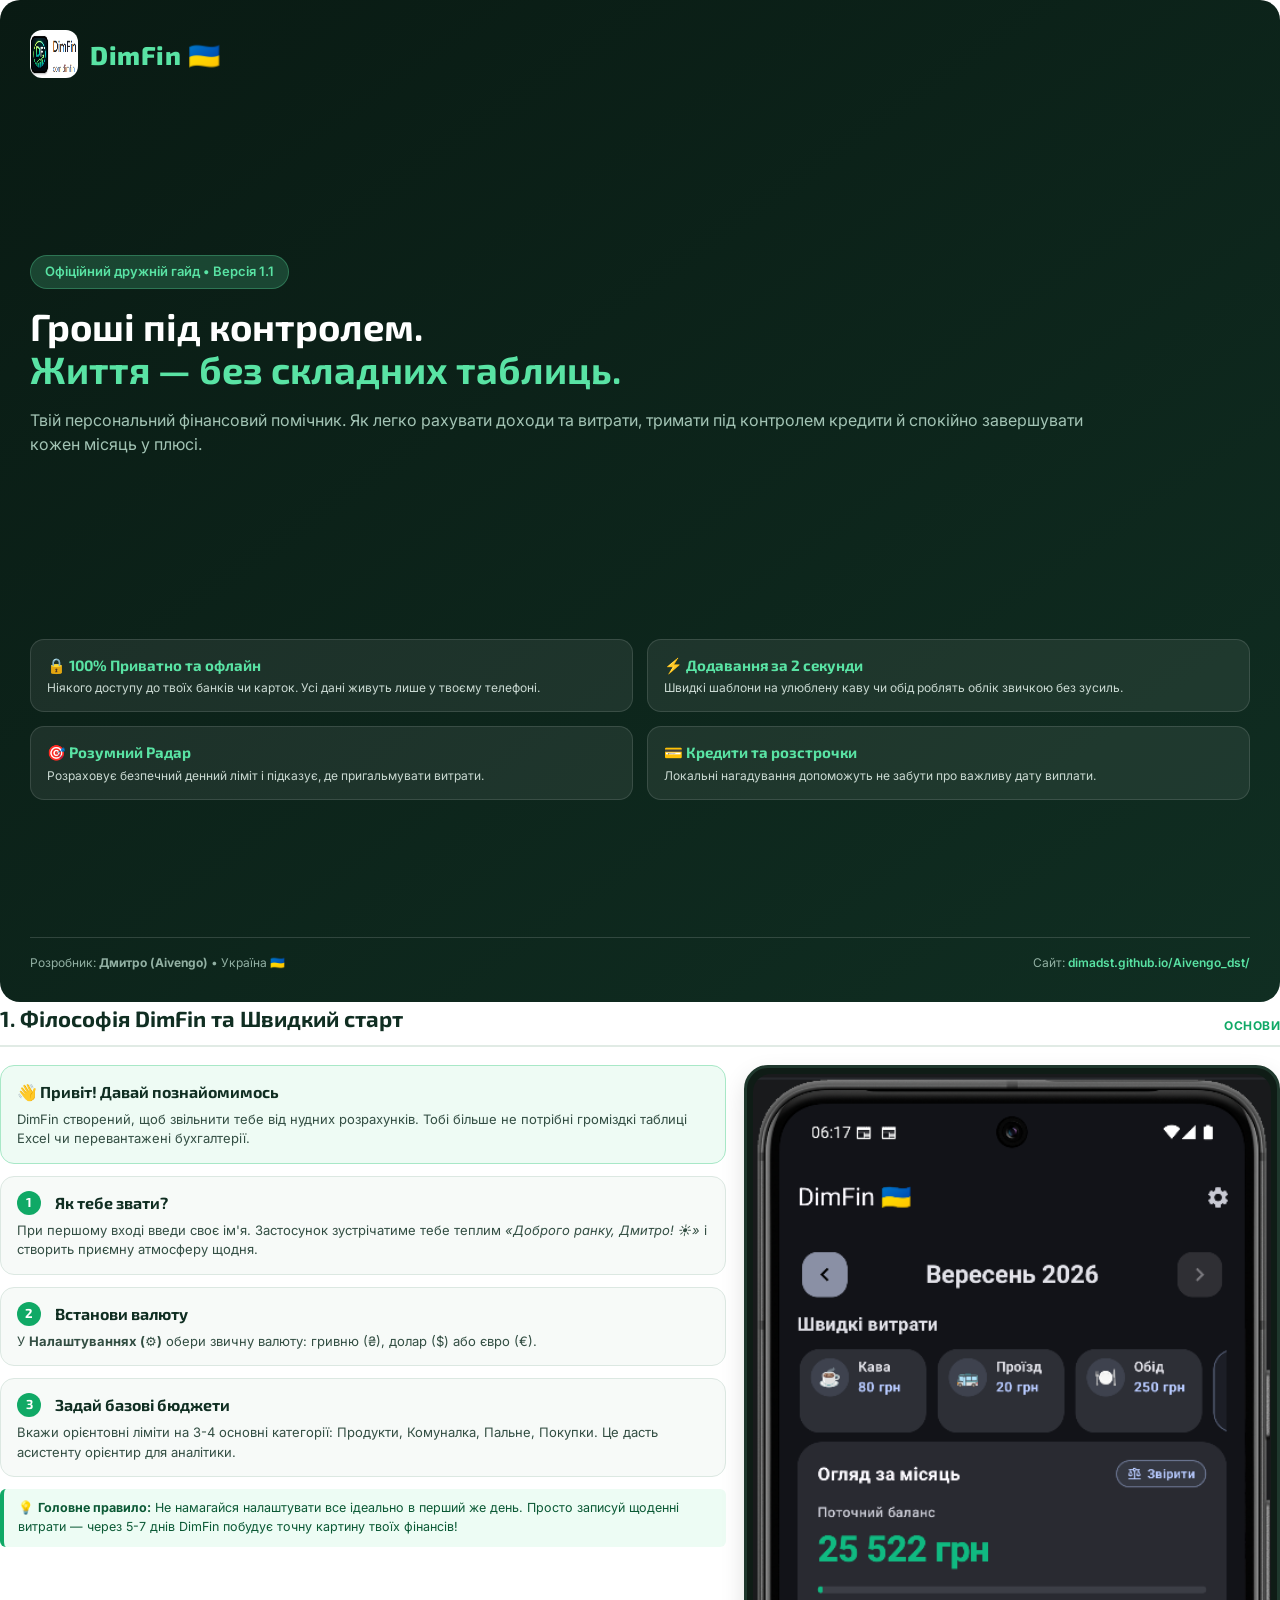
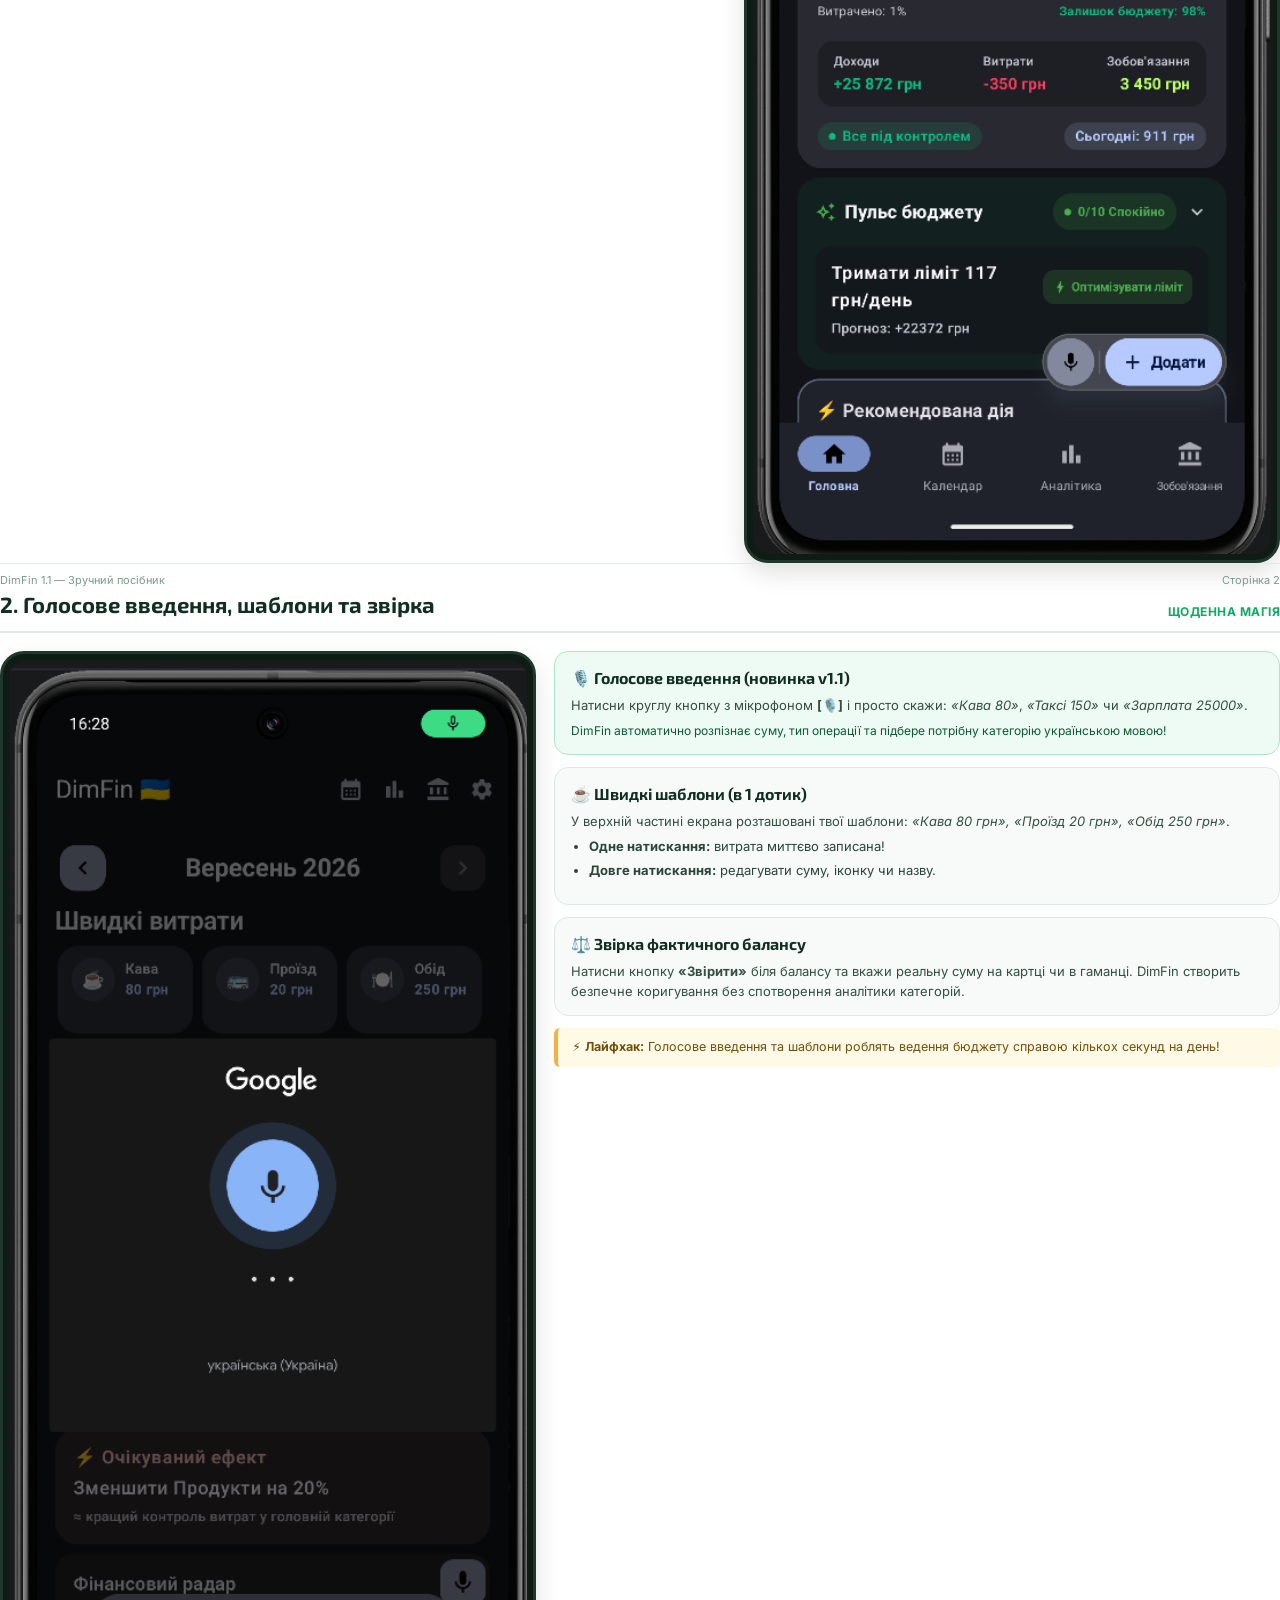
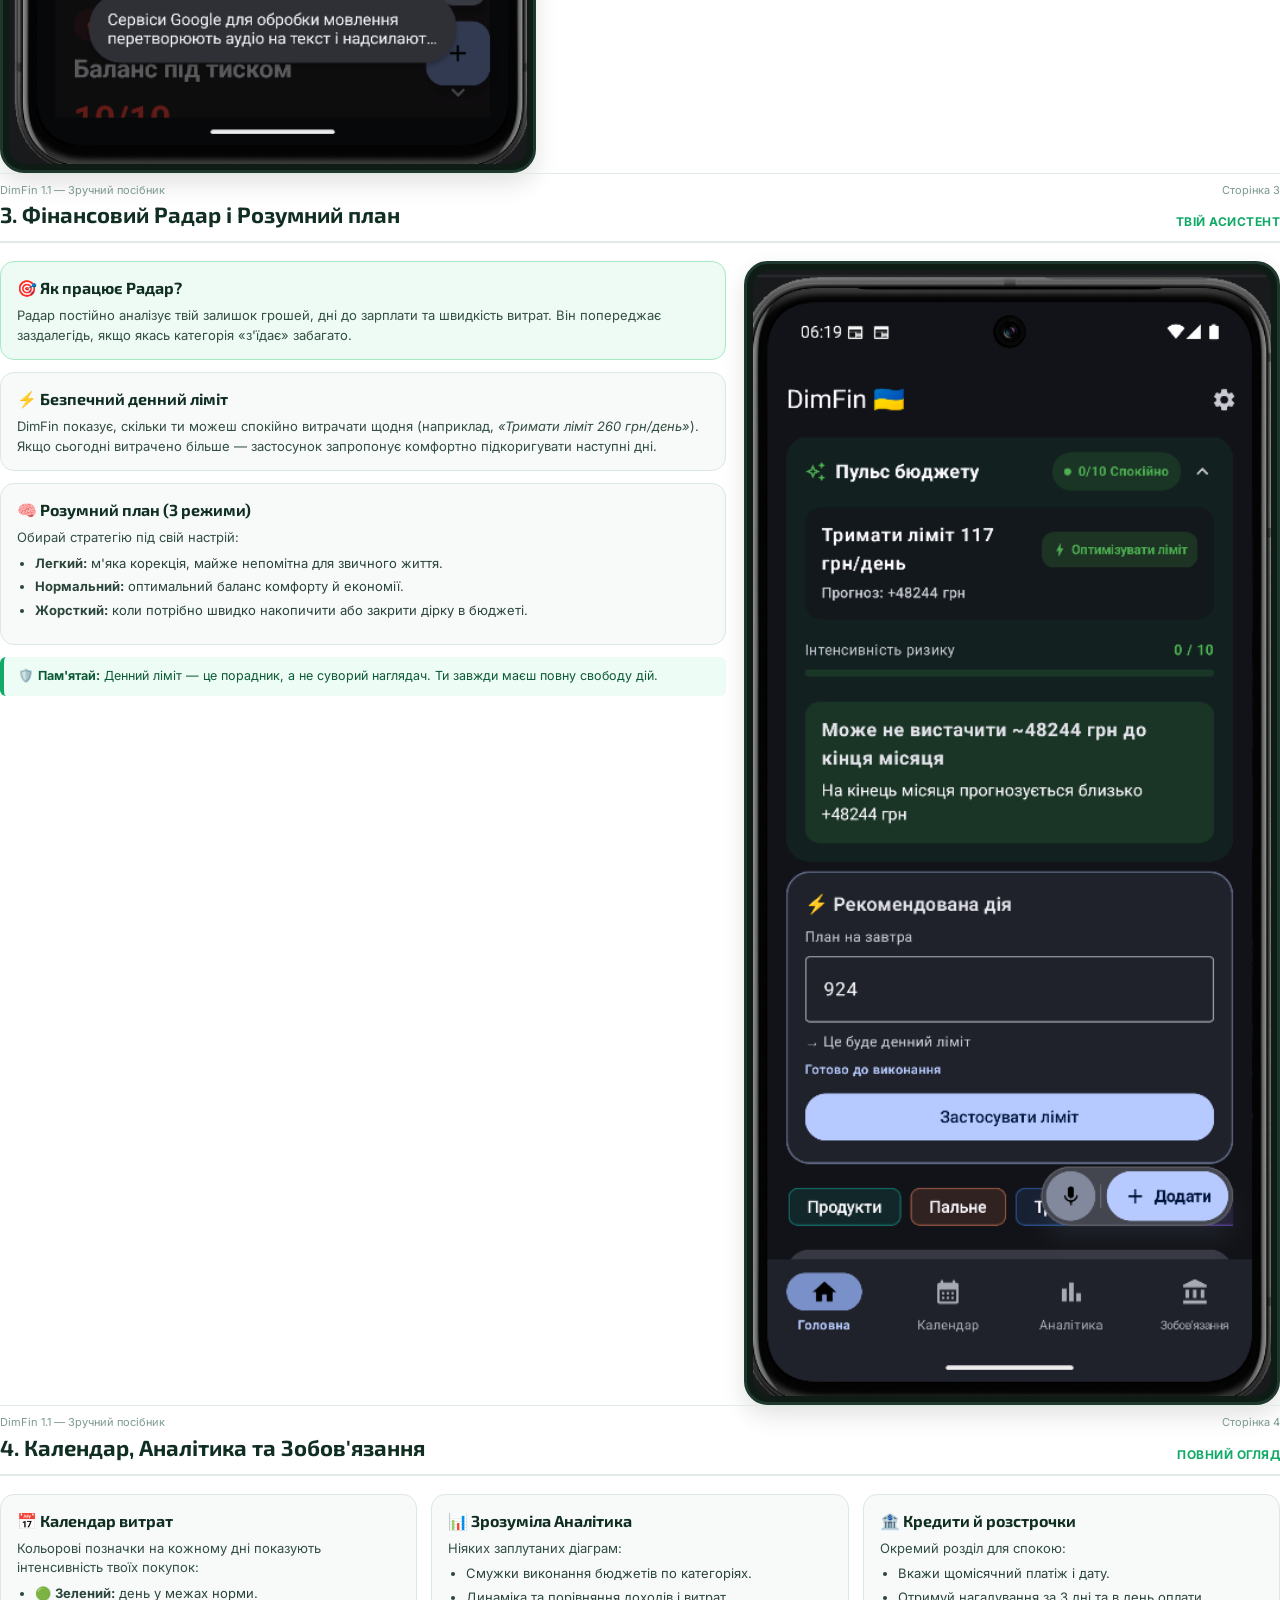
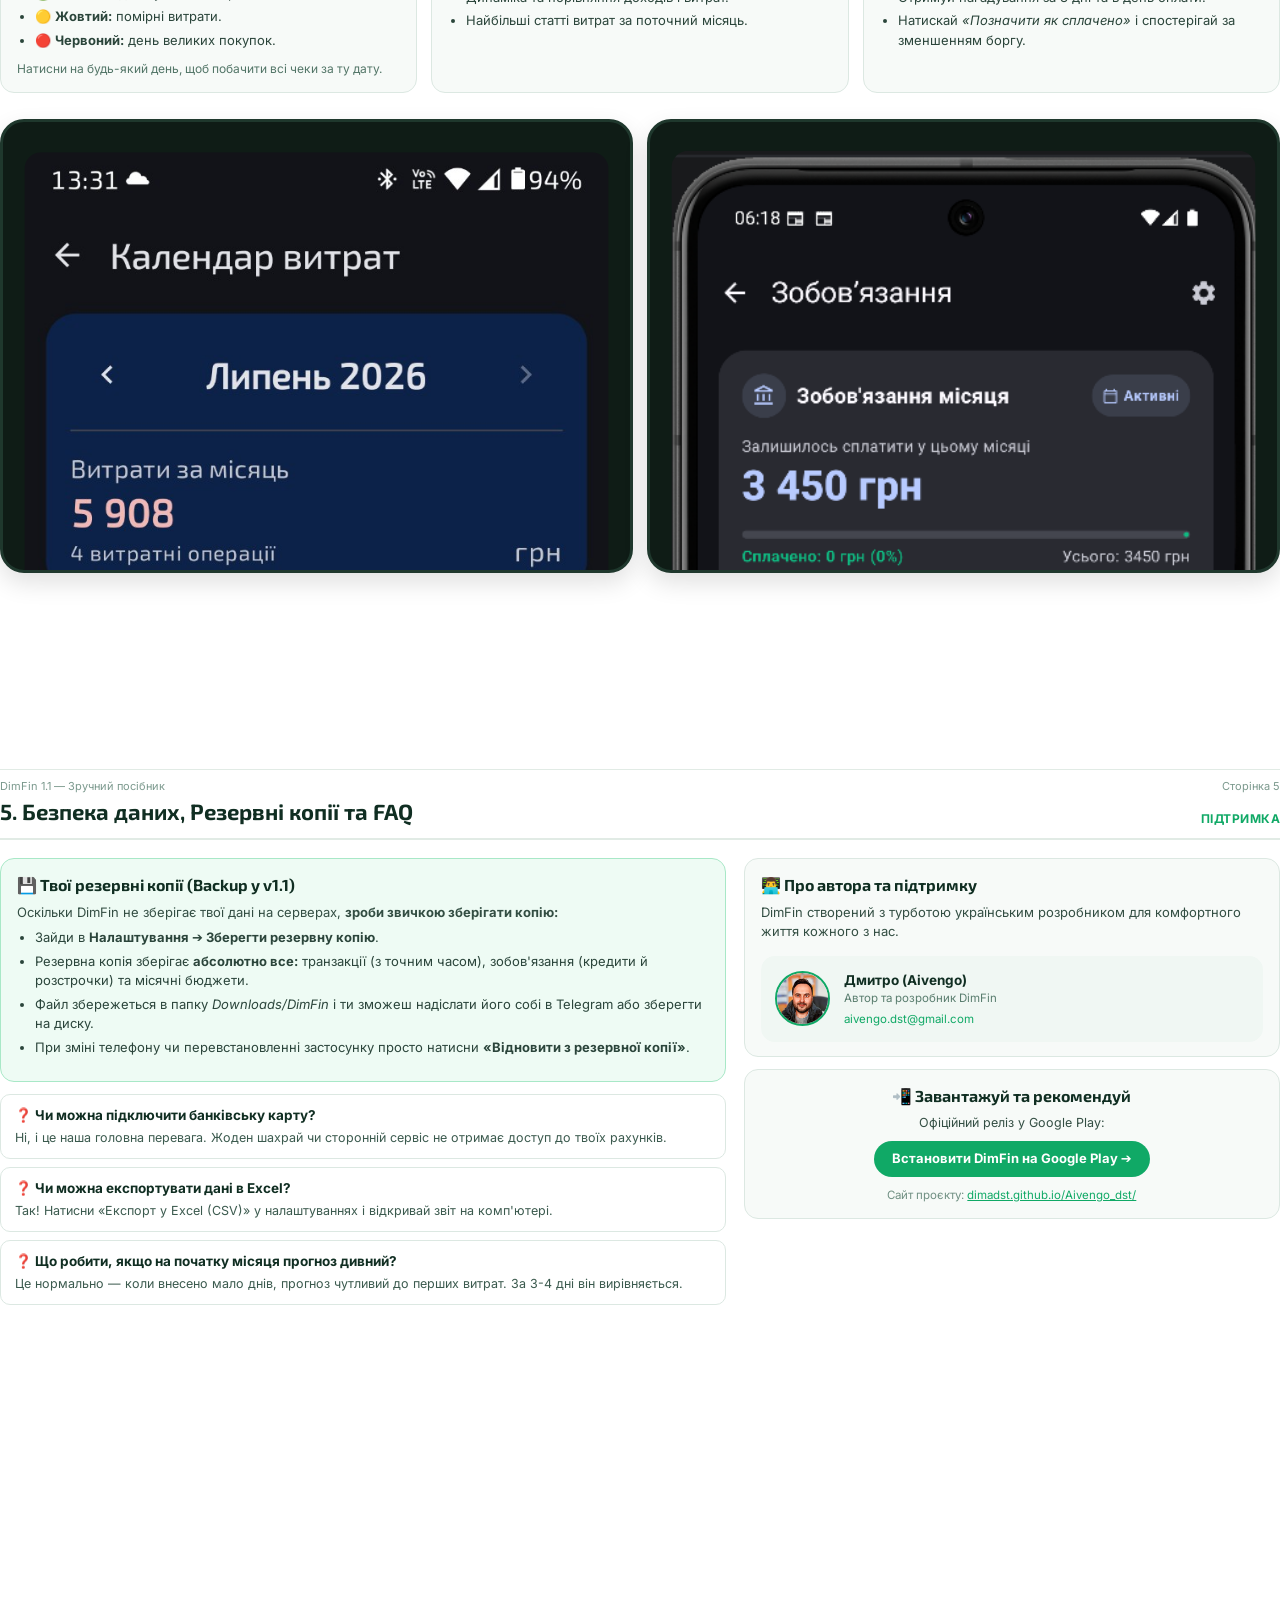
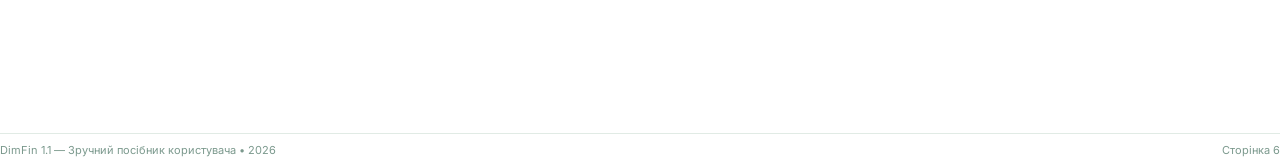
==== commit c4e0227e: "Перегенерація PDF-посібника DimFin v1.1 та очищення розмітки" ====
--- a/guide_source.html
+++ b/guide_source.html
@@ -611,14 +611,15 @@
     <div class="grid-2">
       <div>
         <div class="card card-accent">
-          <h3>💾 Твої резервні копії (Backup)</h3>
-          <p>
-            Оскільки DimFin не зберігає твої дані на серверах, <strong>зроби звичкою раз на місяць зберігати копію:</strong>
+          <h3>💾 Твої резервні копії (Backup у v1.1)</h3>
+          <p>
+            Оскільки DimFin не зберігає твої дані на серверах, <strong>зроби звичкою зберігати копію:</strong>
           </p>
           <ul class="friendly-list">
             <li>Зайди в <strong>Налаштування ➔ Зберегти резервну копію</strong>.</li>
-            <li>Файл збережеться в папку <em>Downloads/DimFin</em> і ти зможеш надіслати його собі в Telegram або на пошту.</li>
-            <li>При зміні телефону просто натисни <strong>«Відновити з резервної копії»</strong>.</li>
+            <li>Резервна копія зберігає <strong>абсолютно все:</strong> транзакції (з точним часом), зобов'язання (кредити й розстрочки) та місячні бюджети.</li>
+            <li>Файл збережеться в папку <em>Downloads/DimFin</em> і ти зможеш надіслати його собі в Telegram або зберегти на диску.</li>
+            <li>При зміні телефону чи перевстановленні застосунку просто натисни <strong>«Відновити з резервної копії»</strong>.</li>
           </ul>
         </div>
 
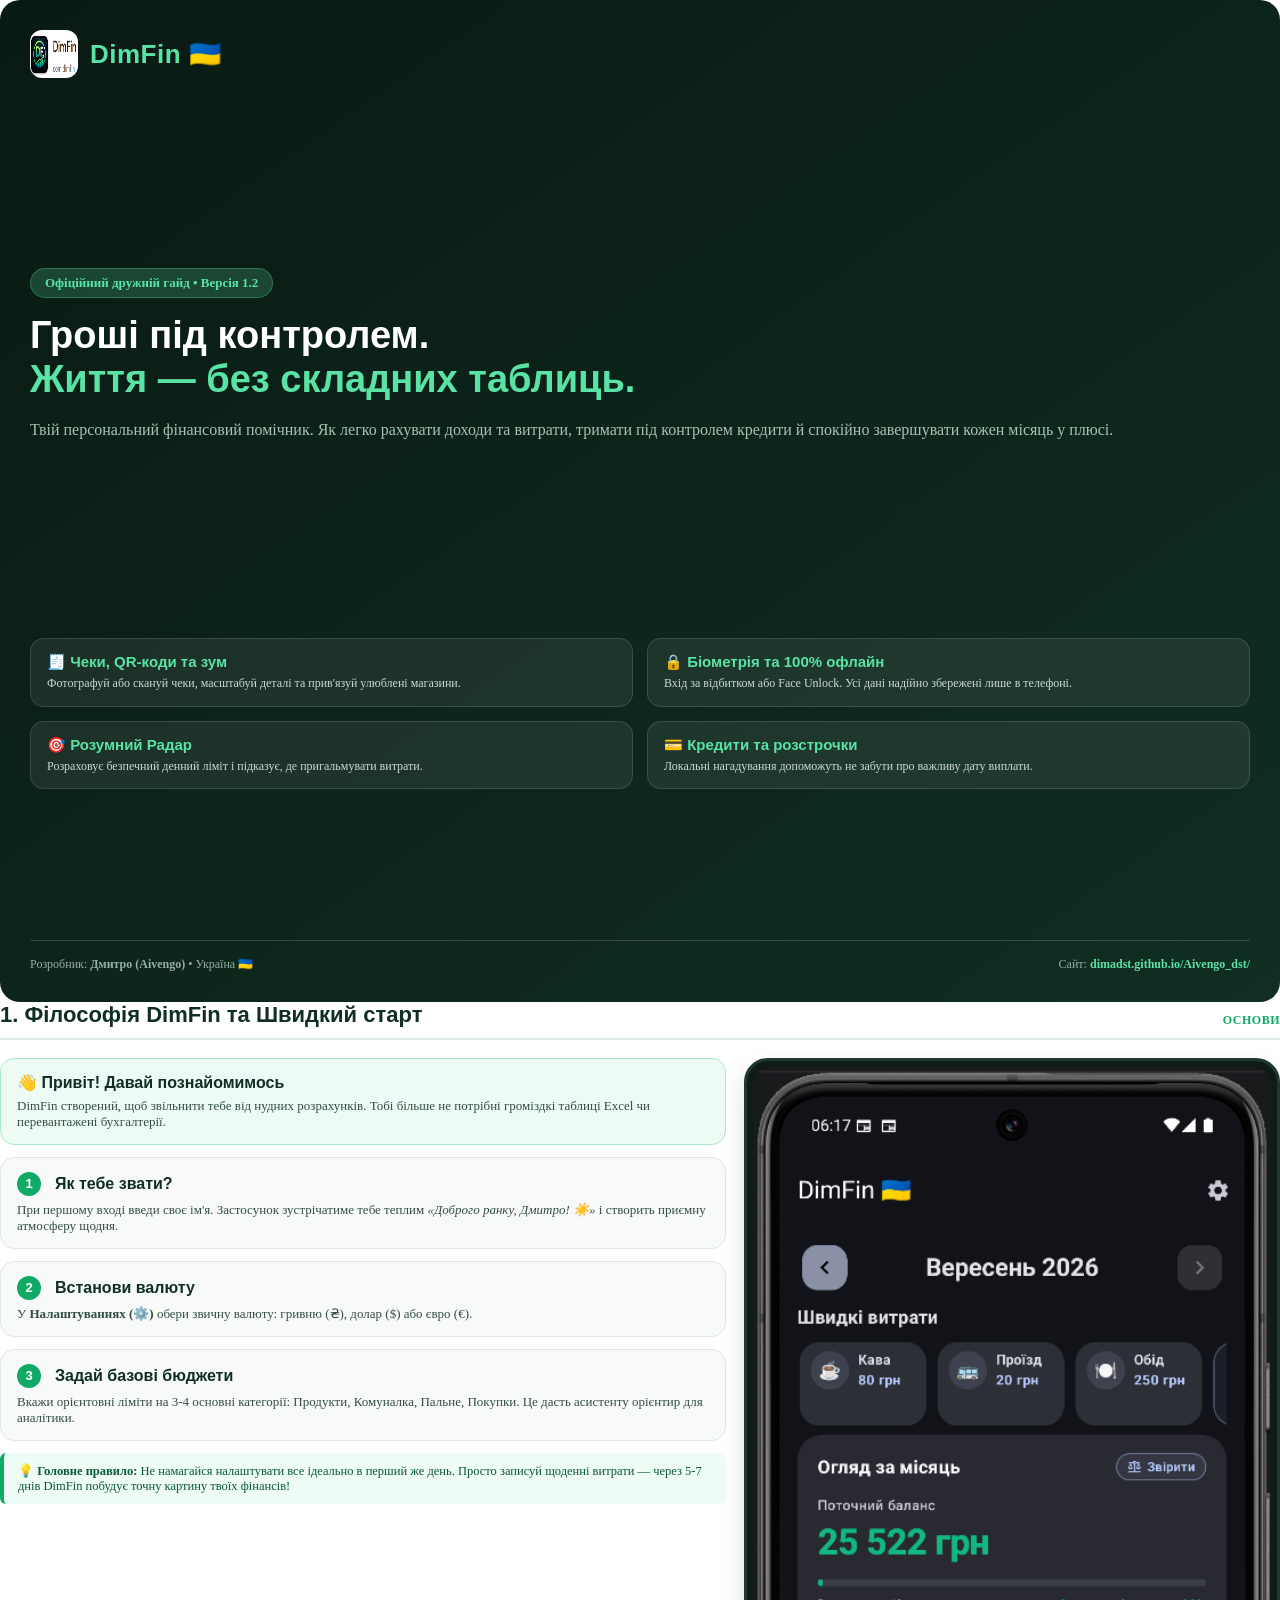
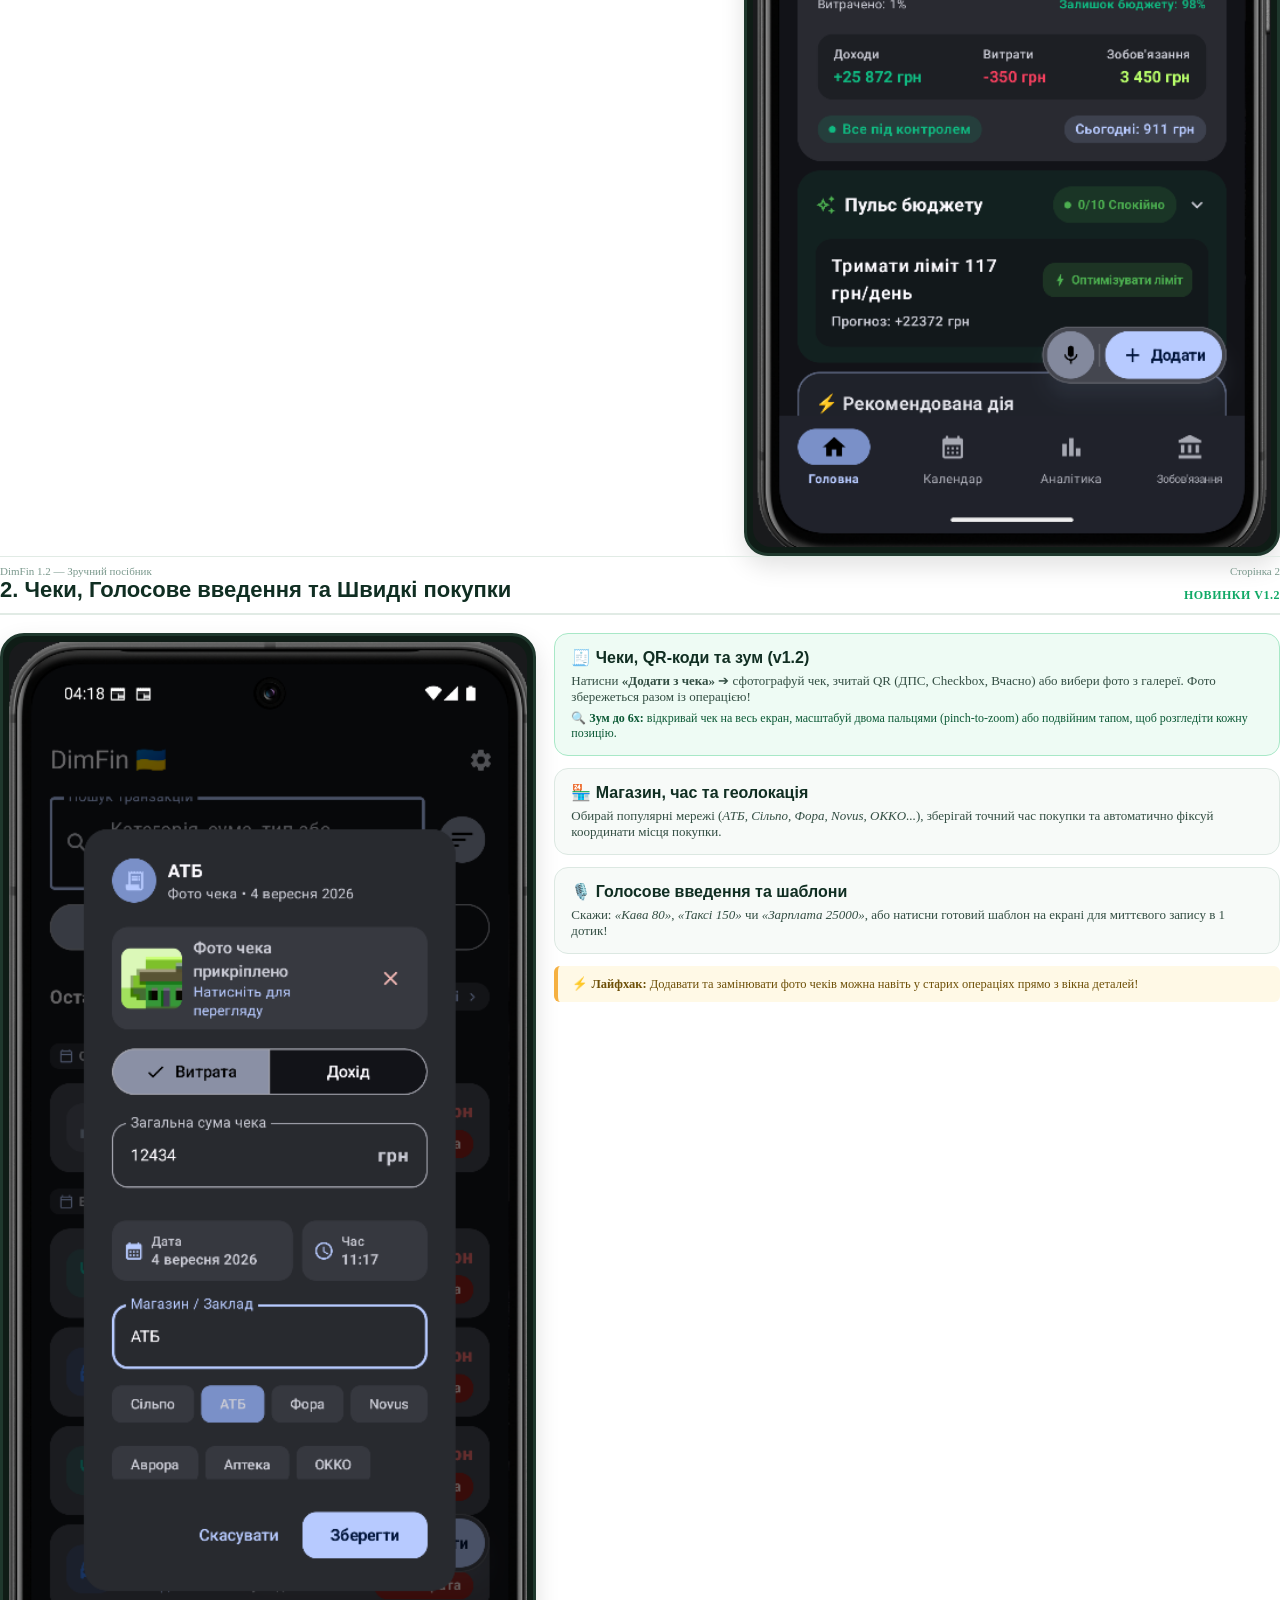
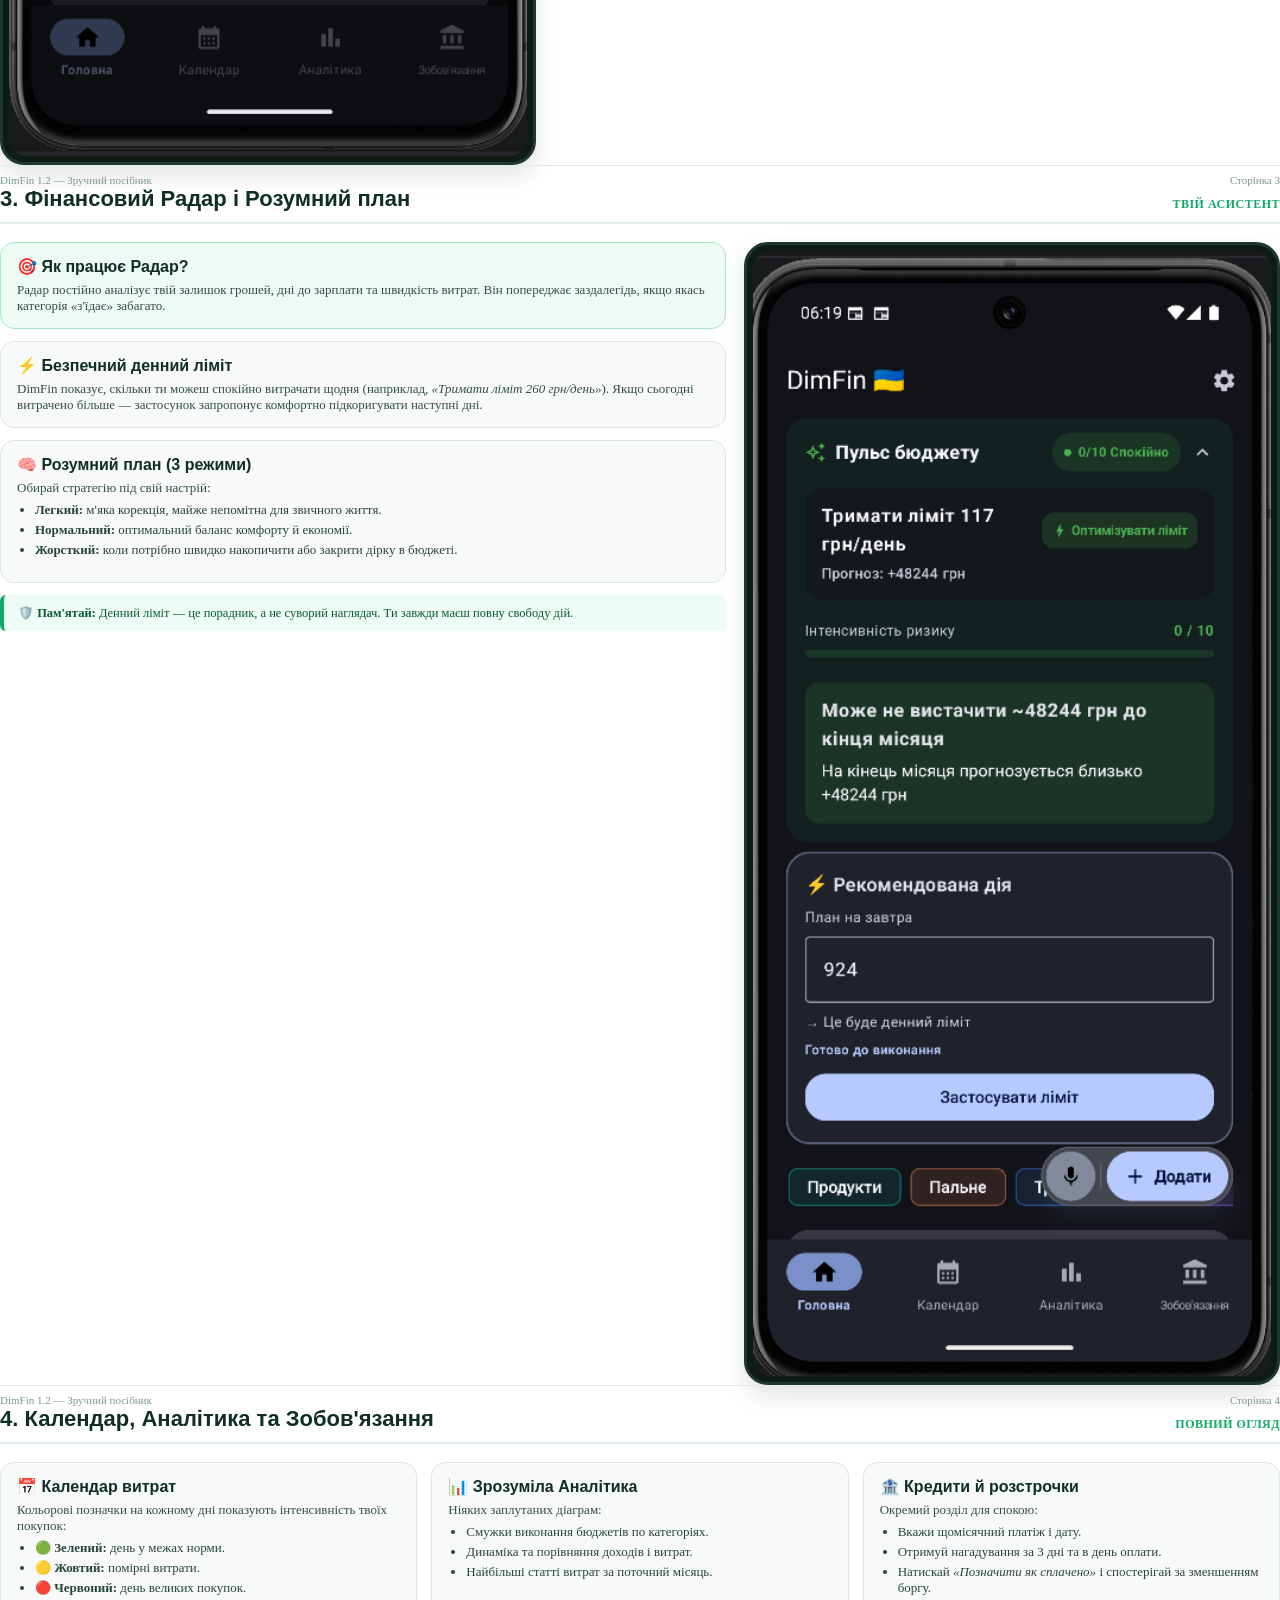
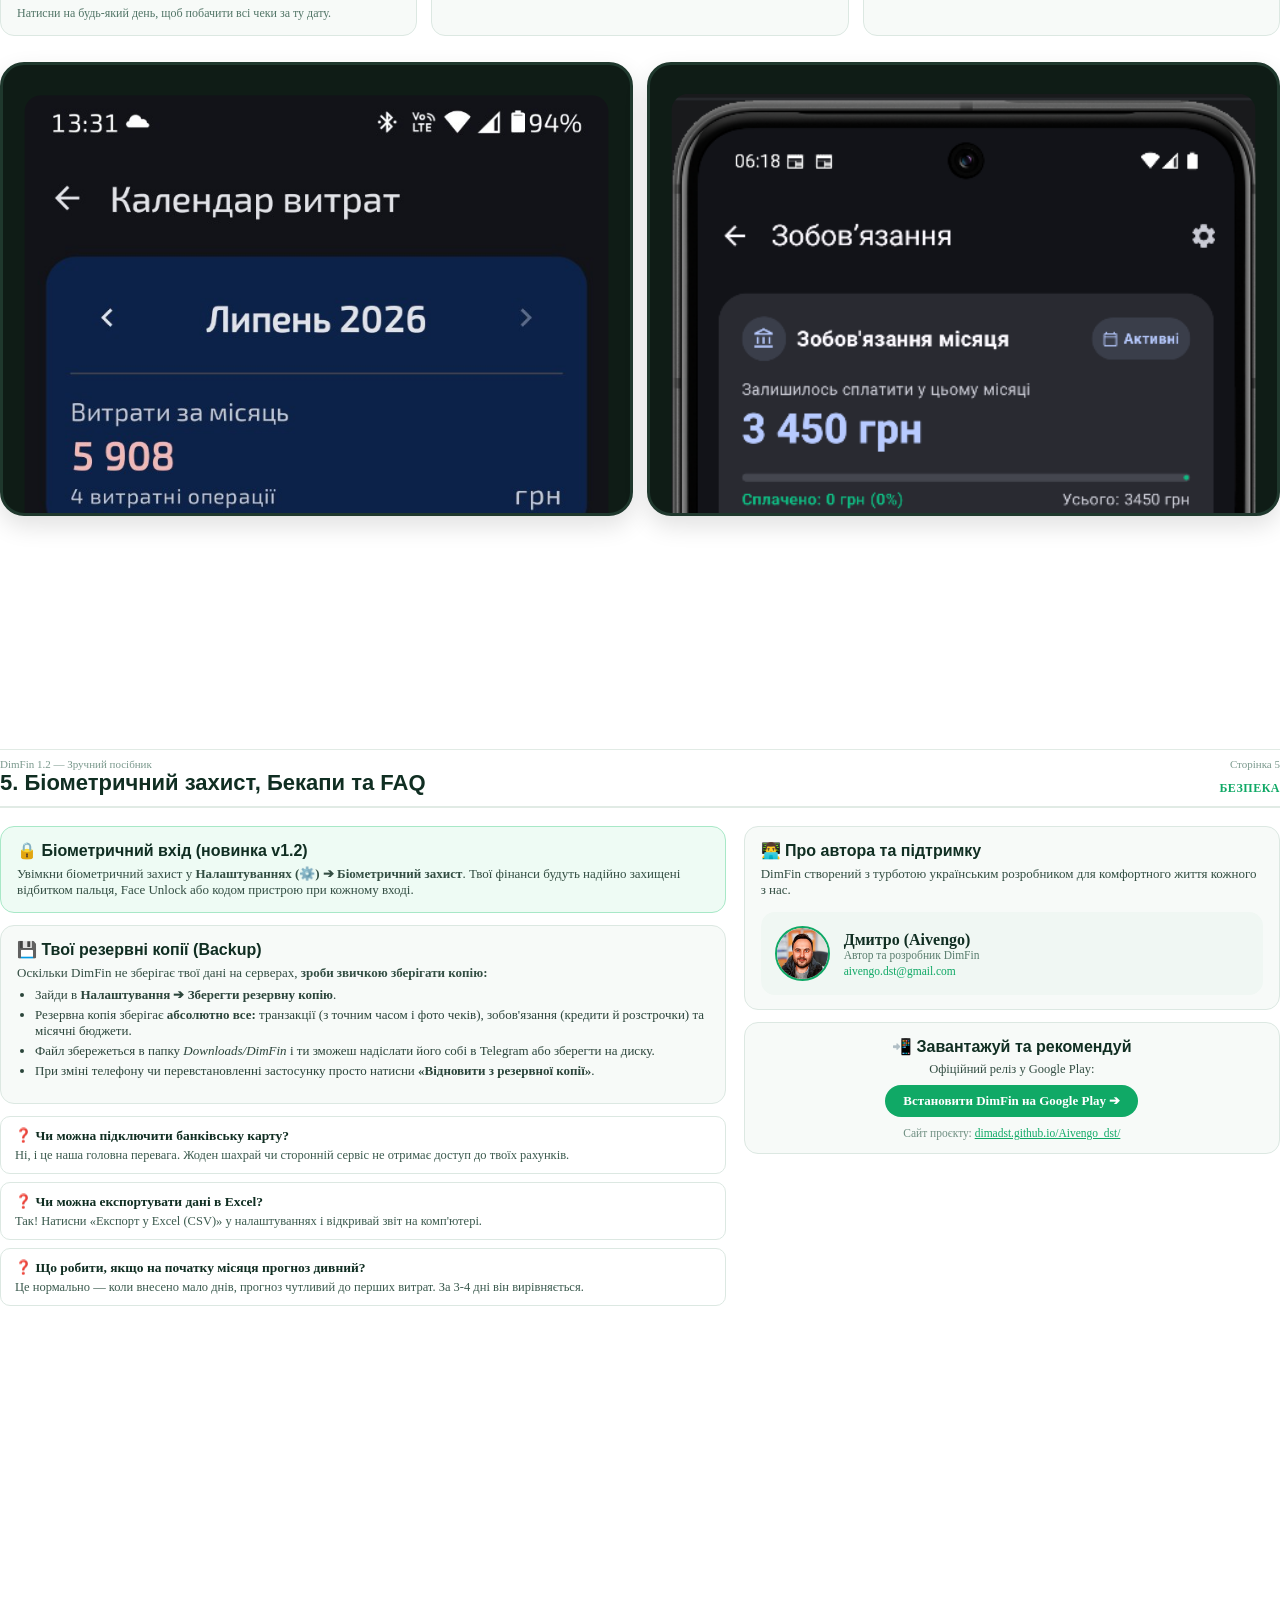
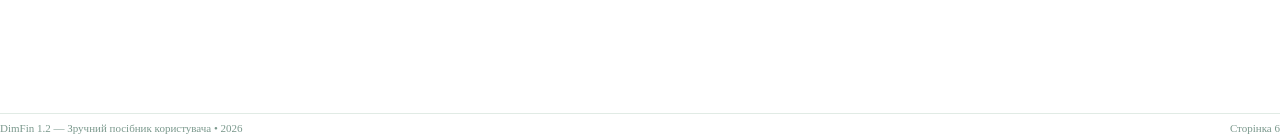
==== commit 89829652: "Update website and PDF guide for DimFin v1.2: receipts, zoom, stores, location, biometrics" ====
--- a/guide_source.html
+++ b/guide_source.html
@@ -2,13 +2,11 @@
 <html lang="uk">
 <head>
   <meta charset="UTF-8">
-  <title>DimFin 1.1 — Дружній посібник користувача</title>
+  <title>DimFin 1.2 - Зручний гайд для початківців</title>
   <style>
-    @import url('https://fonts.googleapis.com/css2?family=Exo+2:wght@400;500;600;700;800&family=Inter:wght@400;500;600&display=swap');
-
     @page {
-      size: A4;
-      margin: 15mm 12mm 15mm 12mm;
+      size: A4 portrait;
+      margin: 0;
     }
 
     * {
@@ -18,11 +16,6 @@
     }
 
     body {
-      font-family: 'Inter', system-ui, -apple-system, sans-serif;
-      color: #1a2e26;
-      background: #ffffff;
-      line-height: 1.5;
-      font-size: 13.5px;
       margin: 0;
       padding: 0;
     }
@@ -354,7 +347,7 @@
       </div>
 
       <div class="cover-title-box">
-        <span class="cover-tag">Офіційний дружній гайд • Версія 1.1</span>
+        <span class="cover-tag">Офіційний дружній гайд • Версія 1.2</span>
         <h1 class="cover-title">Гроші під контролем.<br><em>Життя — без складних таблиць.</em></h1>
         <p class="cover-subtitle">
           Твій персональний фінансовий помічник. Як легко рахувати доходи та витрати, тримати під контролем кредити й спокійно завершувати кожен місяць у плюсі.
@@ -363,12 +356,12 @@
 
       <div class="cover-features">
         <div class="cover-feat-card">
-          <h4>🔒 100% Приватно та офлайн</h4>
-          <p>Ніякого доступу до твоїх банків чи карток. Усі дані живуть лише у твоєму телефоні.</p>
+          <h4>🧾 Чеки, QR-коди та зум</h4>
+          <p>Фотографуй або скануй чеки, масштабуй деталі та прив'язуй улюблені магазини.</p>
         </div>
         <div class="cover-feat-card">
-          <h4>⚡ Додавання за 2 секунди</h4>
-          <p>Швидкі шаблони на улюблену каву чи обід роблять облік звичкою без зусиль.</p>
+          <h4>🔒 Біометрія та 100% офлайн</h4>
+          <p>Вхід за відбитком або Face Unlock. Усі дані надійно збережені лише в телефоні.</p>
         </div>
         <div class="cover-feat-card">
           <h4>🎯 Розумний Радар</h4>
@@ -437,60 +430,56 @@
     </div>
 
     <div class="page-footer">
-      <span>DimFin 1.1 — Зручний посібник</span>
+      <span>DimFin 1.2 — Зручний посібник</span>
       <span>Сторінка 2</span>
     </div>
   </div>
 
-  <!-- СТОРІНКА 3: ГОЛОВНИЙ ЕКРАН ТА ВНЕСЕННЯ ВИТРАТ -->
+  <!-- СТОРІНКА 3: ЧЕКИ, ГОЛОС ТА ВИТРАТИ -->
   <div class="page">
     <div class="section-header">
-      <h2>2. Голосове введення, шаблони та звірка</h2>
-      <span class="section-tag">Щоденна магія</span>
+      <h2>2. Чеки, Голосове введення та Швидкі покупки</h2>
+      <span class="section-tag">Новинки v1.2</span>
     </div>
 
     <div class="grid-2-rev">
       <div>
         <div class="phone-frame">
-          <img src="assets/voice-input.png" class="phone-img" alt="Голосове введення DimFin">
+          <img src="assets/receipt-dialog.png" class="phone-img" alt="Збереження чека та вибір магазину в DimFin">
         </div>
       </div>
 
       <div>
         <div class="card card-accent">
-          <h3>🎙️ Голосове введення (новинка v1.1)</h3>
-          <p>
-            Натисни круглу кнопку з мікрофоном <strong>[🎙️]</strong> і просто скажи: <em>«Кава 80»</em>, <em>«Таксі 150»</em> чи <em>«Зарплата 25000»</em>.
-          </p>
-          <p style="font-size: 12px; color: #0b5935;">DimFin автоматично розпізнає суму, тип операції та підбере потрібну категорію українською мовою!</p>
-        </div>
-
-        <div class="card">
-          <h3>☕ Швидкі шаблони (в 1 дотик)</h3>
-          <p>
-            У верхній частині екрана розташовані твої шаблони: <em>«Кава 80 грн», «Проїзд 20 грн», «Обід 250 грн»</em>.
-          </p>
-          <ul class="friendly-list">
-            <li><strong>Одне натискання:</strong> витрата миттєво записана!</li>
-            <li><strong>Довге натискання:</strong> редагувати суму, іконку чи назву.</li>
-          </ul>
-        </div>
-
-        <div class="card">
-          <h3>⚖️ Звірка фактичного балансу</h3>
-          <p>
-            Натисни кнопку <strong>«Звірити»</strong> біля балансу та вкажи реальну суму на картці чи в гаманці. DimFin створить безпечне коригування без спотворення аналітики категорій.
+          <h3>🧾 Чеки, QR-коди та зум (v1.2)</h3>
+          <p>
+            Натисни <strong>«Додати з чека»</strong> ➔ сфотографуй чек, зчитай QR (ДПС, Checkbox, Вчасно) або вибери фото з галереї. Фото збережеться разом із операцією!
+          </p>
+          <p style="font-size: 12px; color: #0b5935;">🔍 <strong>Зум до 6x:</strong> відкривай чек на весь екран, масштабуй двома пальцями (pinch-to-zoom) або подвійним тапом, щоб розгледіти кожну позицію.</p>
+        </div>
+
+        <div class="card">
+          <h3>🏪 Магазин, час та геолокація</h3>
+          <p>
+            Обирай популярні мережі (<em>АТБ, Сільпо, Фора, Novus, OKKO...</em>), зберігай точний час покупки та автоматично фіксуй координати місця покупки.
+          </p>
+        </div>
+
+        <div class="card">
+          <h3>🎙️ Голосове введення та шаблони</h3>
+          <p>
+            Скажи: <em>«Кава 80»</em>, <em>«Таксі 150»</em> чи <em>«Зарплата 25000»</em>, або натисни готовий шаблон на екрані для миттєвого запису в 1 дотик!
           </p>
         </div>
 
         <div class="tip-box">
-          ⚡ <strong>Лайфхак:</strong> Голосове введення та шаблони роблять ведення бюджету справою кількох секунд на день!
+          ⚡ <strong>Лайфхак:</strong> Додавати та замінювати фото чеків можна навіть у старих операціях прямо з вікна деталей!
         </div>
       </div>
     </div>
 
     <div class="page-footer">
-      <span>DimFin 1.1 — Зручний посібник</span>
+      <span>DimFin 1.2 — Зручний посібник</span>
       <span>Сторінка 3</span>
     </div>
   </div>
@@ -541,7 +530,7 @@
     </div>
 
     <div class="page-footer">
-      <span>DimFin 1.1 — Зручний посібник</span>
+      <span>DimFin 1.2 — Зручний посібник</span>
       <span>Сторінка 4</span>
     </div>
   </div>
@@ -596,7 +585,7 @@
     </div>
 
     <div class="page-footer">
-      <span>DimFin 1.1 — Зручний посібник</span>
+      <span>DimFin 1.2 — Зручний посібник</span>
       <span>Сторінка 5</span>
     </div>
   </div>
@@ -604,20 +593,27 @@
   <!-- СТОРІНКА 6: БЕКАПИ, FAQ ТА КОНТАКТИ -->
   <div class="page">
     <div class="section-header">
-      <h2>5. Безпека даних, Резервні копії та FAQ</h2>
-      <span class="section-tag">Підтримка</span>
+      <h2>5. Біометричний захист, Бекапи та FAQ</h2>
+      <span class="section-tag">Безпека</span>
     </div>
 
     <div class="grid-2">
       <div>
         <div class="card card-accent">
-          <h3>💾 Твої резервні копії (Backup у v1.1)</h3>
+          <h3>🔒 Біометричний вхід (новинка v1.2)</h3>
+          <p>
+            Увімкни біометричний захист у <strong>Налаштуваннях (⚙️) ➔ Біометричний захист</strong>. Твої фінанси будуть надійно захищені відбитком пальця, Face Unlock або кодом пристрою при кожному вході.
+          </p>
+        </div>
+
+        <div class="card">
+          <h3>💾 Твої резервні копії (Backup)</h3>
           <p>
             Оскільки DimFin не зберігає твої дані на серверах, <strong>зроби звичкою зберігати копію:</strong>
           </p>
           <ul class="friendly-list">
             <li>Зайди в <strong>Налаштування ➔ Зберегти резервну копію</strong>.</li>
-            <li>Резервна копія зберігає <strong>абсолютно все:</strong> транзакції (з точним часом), зобов'язання (кредити й розстрочки) та місячні бюджети.</li>
+            <li>Резервна копія зберігає <strong>абсолютно все:</strong> транзакції (з точним часом і фото чеків), зобов'язання (кредити й розстрочки) та місячні бюджети.</li>
             <li>Файл збережеться в папку <em>Downloads/DimFin</em> і ти зможеш надіслати його собі в Telegram або зберегти на диску.</li>
             <li>При зміні телефону чи перевстановленні застосунку просто натисни <strong>«Відновити з резервної копії»</strong>.</li>
           </ul>
@@ -671,7 +667,7 @@
     </div>
 
     <div class="page-footer">
-      <span>DimFin 1.1 — Зручний посібник користувача • 2026</span>
+      <span>DimFin 1.2 — Зручний посібник користувача • 2026</span>
       <span>Сторінка 6</span>
     </div>
   </div>
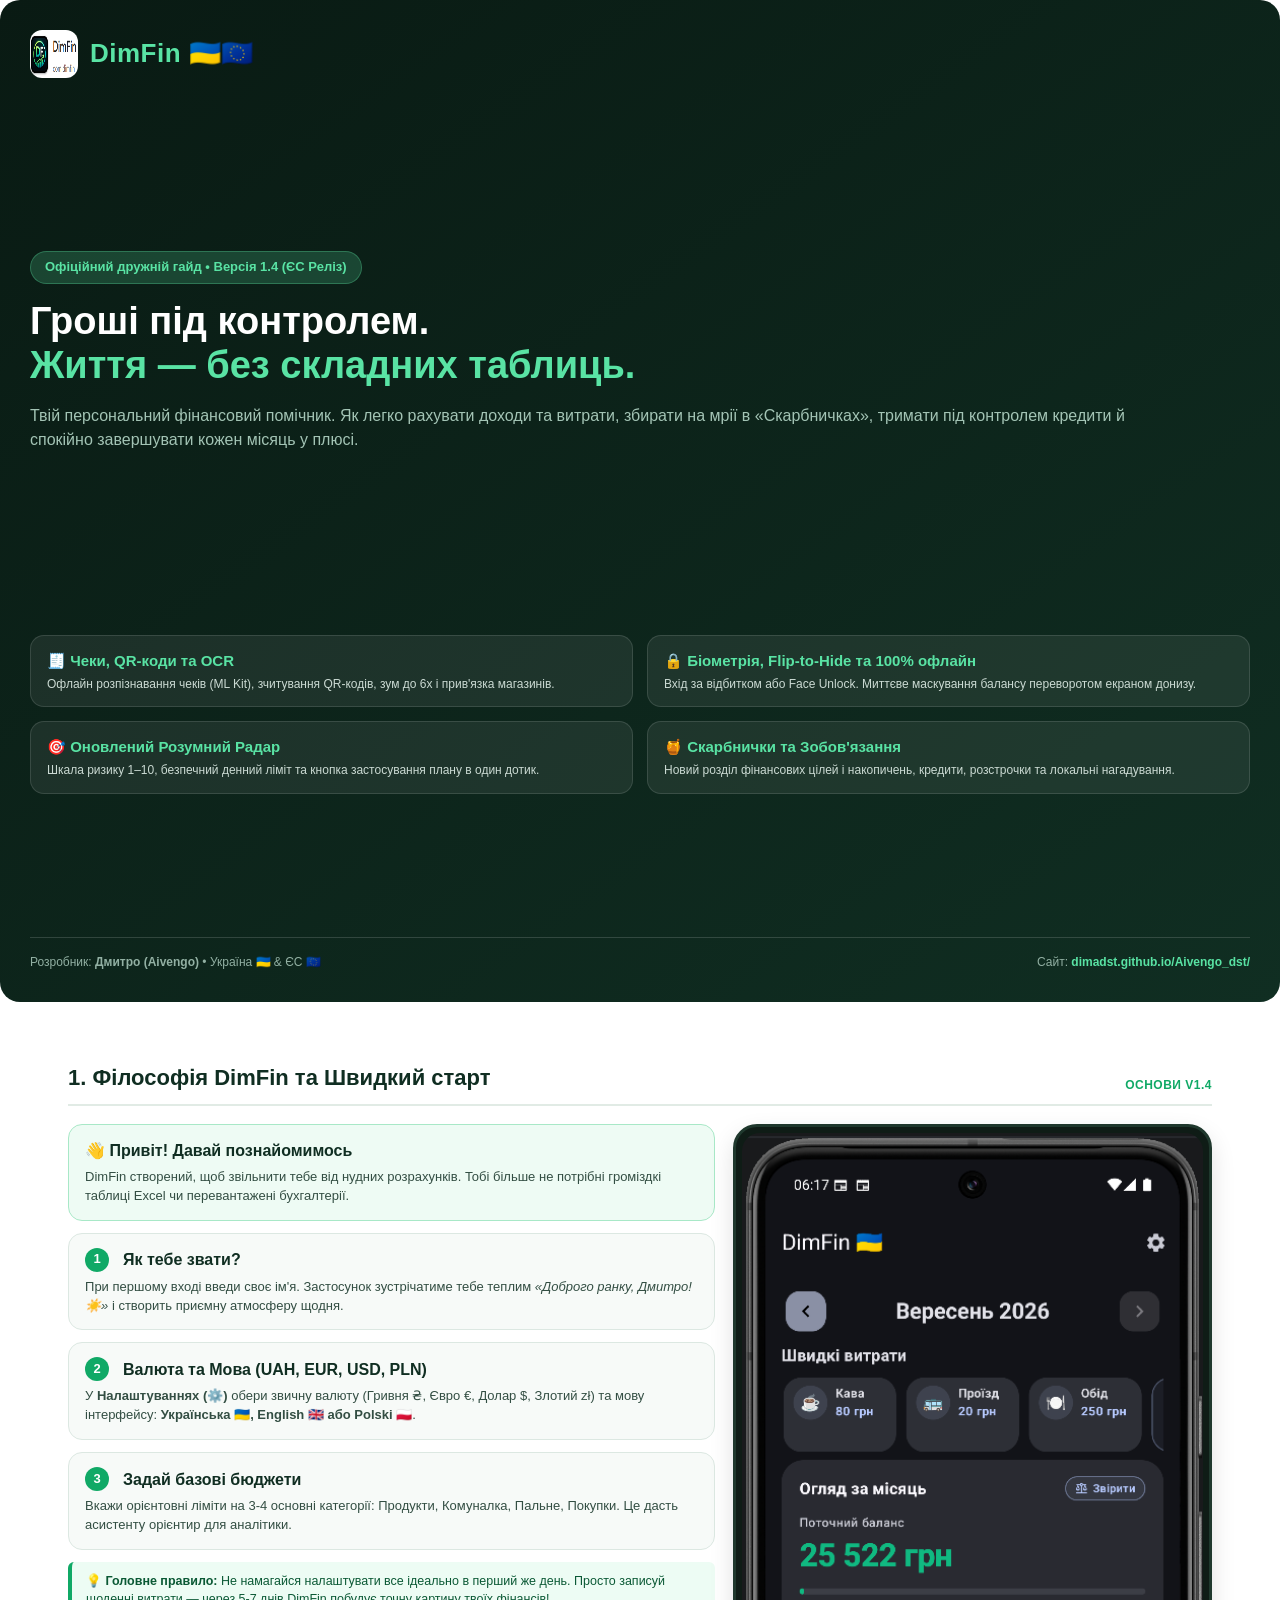
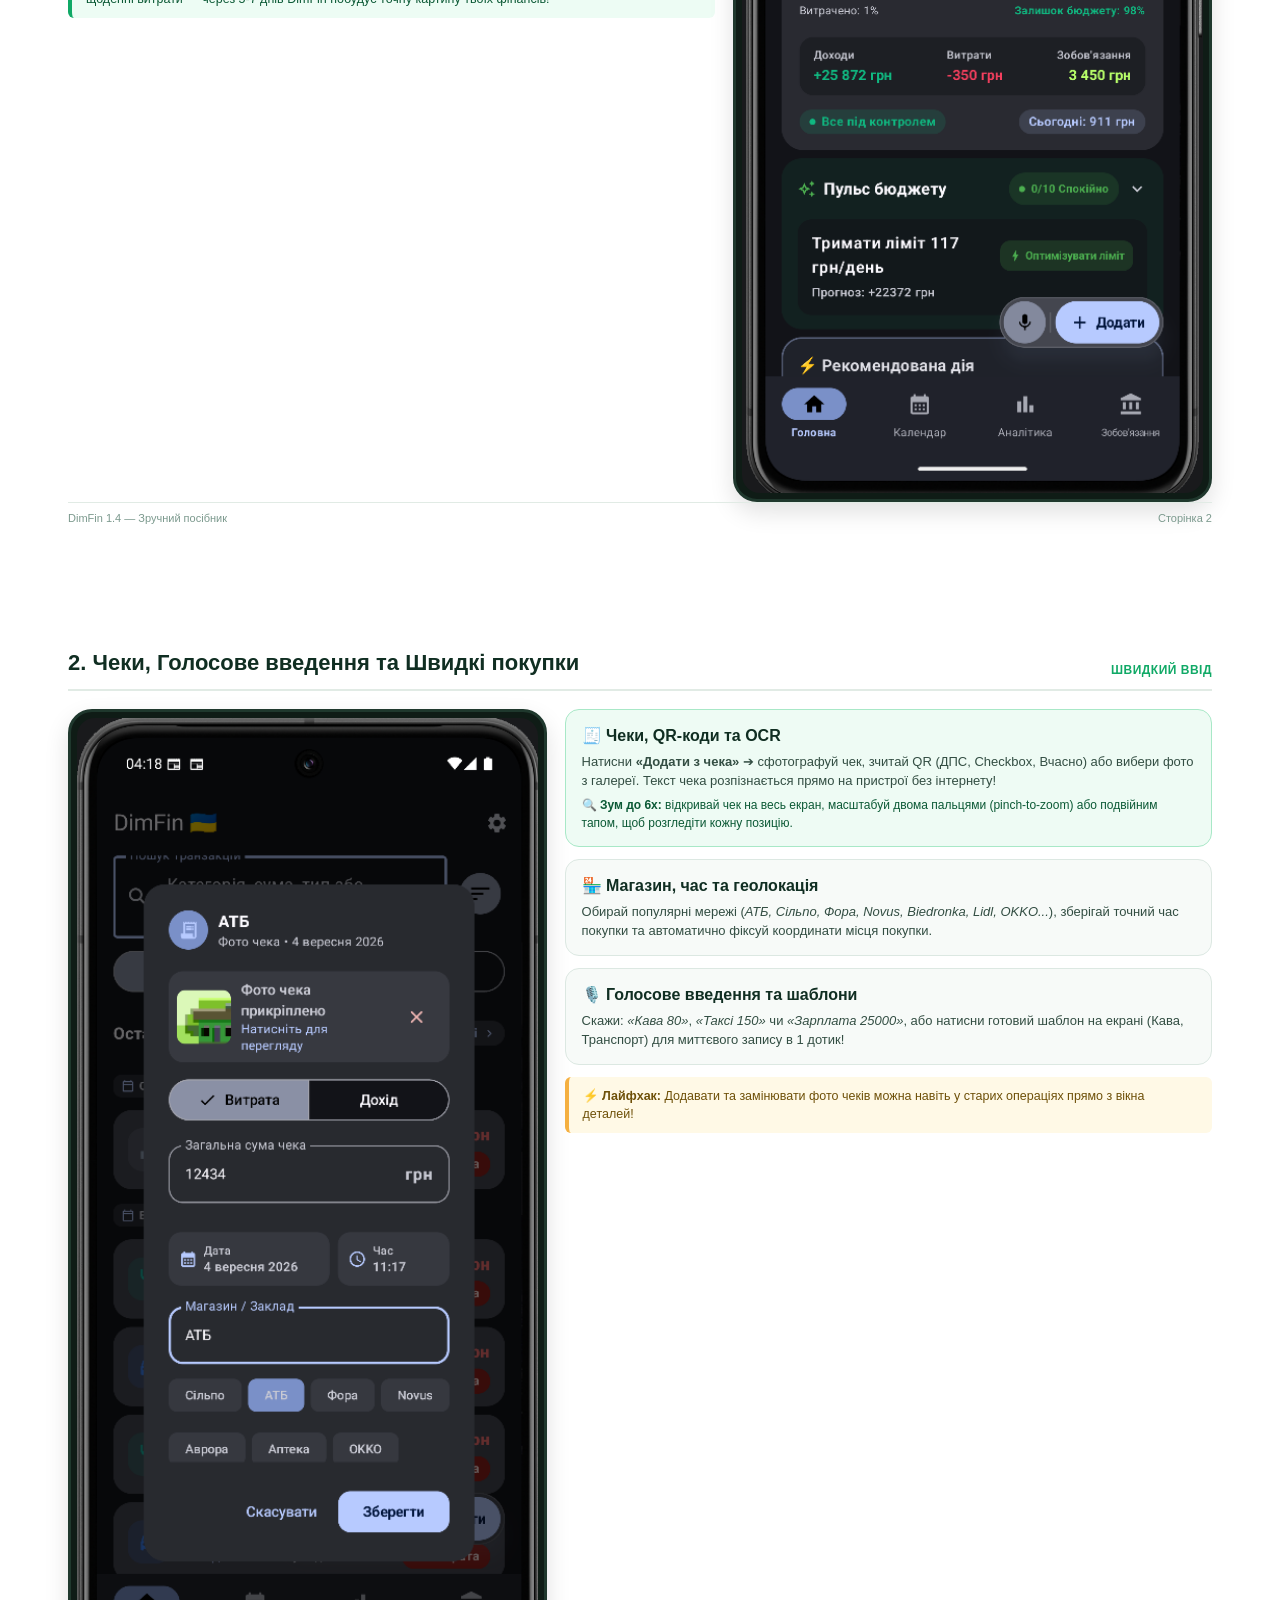
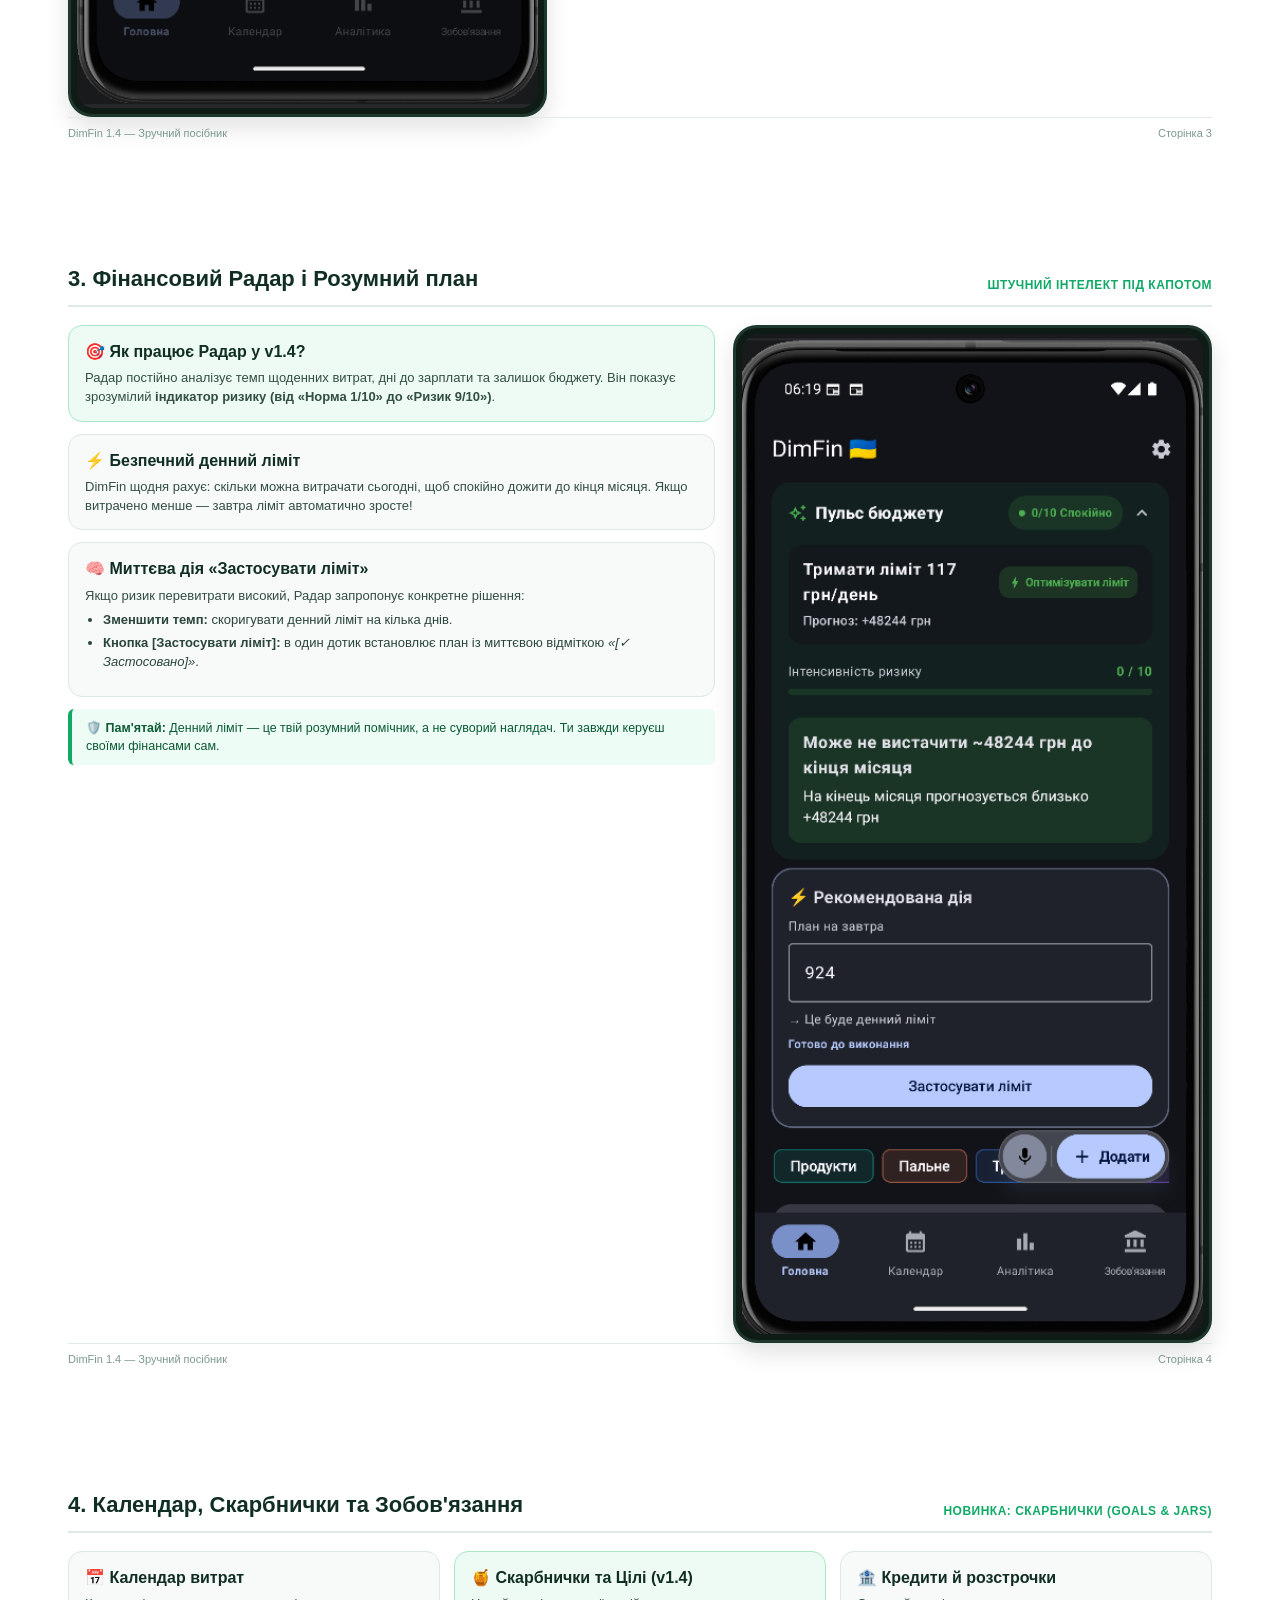
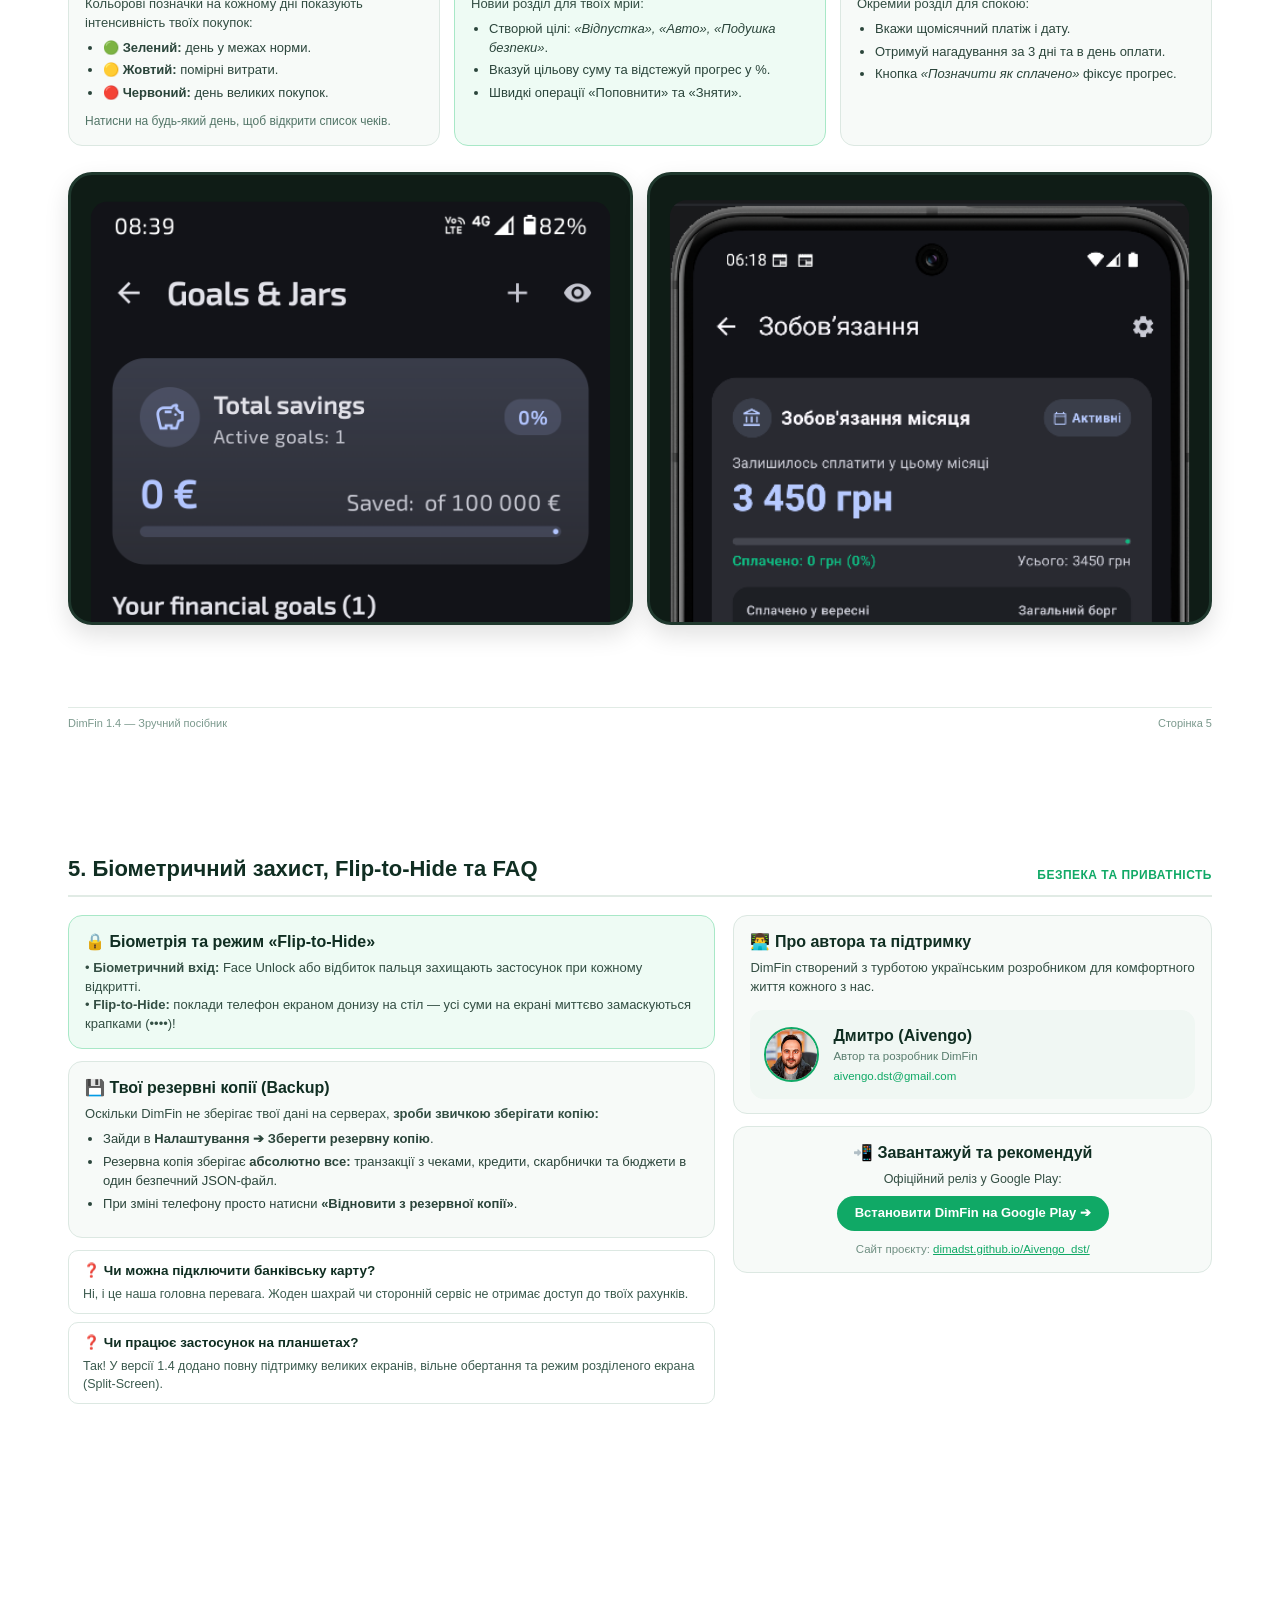
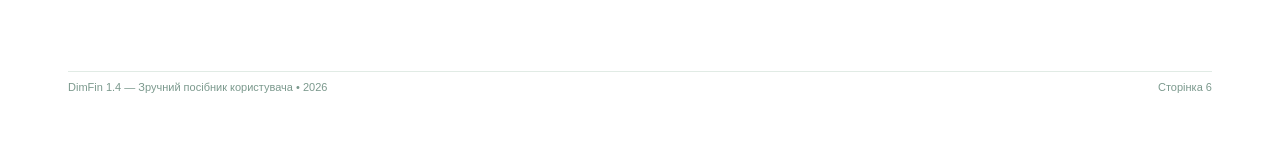
==== commit 20bbdce4: "Update DimFin landing to v1.4: English and Ukrainian bilingual support, new screenshots, updated v1." ====
--- a/guide_source.html
+++ b/guide_source.html
@@ -2,7 +2,7 @@
 <html lang="uk">
 <head>
   <meta charset="UTF-8">
-  <title>DimFin 1.2 - Зручний гайд для початківців</title>
+  <title>DimFin 1.4 — Зручний гайд для початківців</title>
   <style>
     @page {
       size: A4 portrait;
@@ -18,6 +18,10 @@
     body {
       margin: 0;
       padding: 0;
+      font-family: 'Segoe UI', Roboto, Helvetica, Arial, sans-serif;
+      color: #1a2e26;
+      background: #ffffff;
+      line-height: 1.45;
     }
 
     h1, h2, h3, h4 {
@@ -33,6 +37,7 @@
       min-height: 255mm;
       display: flex;
       flex-direction: column;
+      padding: 16mm 18mm;
     }
 
     .page:last-child {
@@ -72,7 +77,7 @@
     }
 
     .cover-title-box {
-      margin-top: 40px;
+      margin-top: 30px;
     }
 
     .cover-tag {
@@ -110,7 +115,7 @@
       display: grid;
       grid-template-columns: 1fr 1fr;
       gap: 14px;
-      margin-top: 30px;
+      margin-top: 24px;
     }
 
     .cover-feat-card {
@@ -339,42 +344,42 @@
 <body>
 
   <!-- СТОРІНКА 1: ОБКЛАДИНКА -->
-  <div class="page">
+  <div class="page" style="padding: 0;">
     <div class="cover-page">
       <div class="cover-top">
         <img src="assets/dimfin-logo-source.png" class="cover-logo" alt="DimFin Logo">
-        <div class="cover-brand">DimFin 🇺🇦</div>
+        <div class="cover-brand">DimFin 🇺🇦🇪🇺</div>
       </div>
 
       <div class="cover-title-box">
-        <span class="cover-tag">Офіційний дружній гайд • Версія 1.2</span>
+        <span class="cover-tag">Офіційний дружній гайд • Версія 1.4 (ЄС Реліз)</span>
         <h1 class="cover-title">Гроші під контролем.<br><em>Життя — без складних таблиць.</em></h1>
         <p class="cover-subtitle">
-          Твій персональний фінансовий помічник. Як легко рахувати доходи та витрати, тримати під контролем кредити й спокійно завершувати кожен місяць у плюсі.
+          Твій персональний фінансовий помічник. Як легко рахувати доходи та витрати, збирати на мрії в «Скарбничках», тримати під контролем кредити й спокійно завершувати кожен місяць у плюсі.
         </p>
       </div>
 
       <div class="cover-features">
         <div class="cover-feat-card">
-          <h4>🧾 Чеки, QR-коди та зум</h4>
-          <p>Фотографуй або скануй чеки, масштабуй деталі та прив'язуй улюблені магазини.</p>
+          <h4>🧾 Чеки, QR-коди та OCR</h4>
+          <p>Офлайн розпізнавання чеків (ML Kit), зчитування QR-кодів, зум до 6x і прив'язка магазинів.</p>
         </div>
         <div class="cover-feat-card">
-          <h4>🔒 Біометрія та 100% офлайн</h4>
-          <p>Вхід за відбитком або Face Unlock. Усі дані надійно збережені лише в телефоні.</p>
+          <h4>🔒 Біометрія, Flip-to-Hide та 100% офлайн</h4>
+          <p>Вхід за відбитком або Face Unlock. Миттєве маскування балансу переворотом екраном донизу.</p>
         </div>
         <div class="cover-feat-card">
-          <h4>🎯 Розумний Радар</h4>
-          <p>Розраховує безпечний денний ліміт і підказує, де пригальмувати витрати.</p>
+          <h4>🎯 Оновлений Розумний Радар</h4>
+          <p>Шкала ризику 1–10, безпечний денний ліміт та кнопка застосування плану в один дотик.</p>
         </div>
         <div class="cover-feat-card">
-          <h4>💳 Кредити та розстрочки</h4>
-          <p>Локальні нагадування допоможуть не забути про важливу дату виплати.</p>
+          <h4>🍯 Скарбнички та Зобов'язання</h4>
+          <p>Новий розділ фінансових цілей і накопичень, кредити, розстрочки та локальні нагадування.</p>
         </div>
       </div>
 
       <div class="cover-footer">
-        <div>Розробник: <strong>Дмитро (Aivengo)</strong> • Україна 🇺🇦</div>
+        <div>Розробник: <strong>Дмитро (Aivengo)</strong> • Україна 🇺🇦 & ЄС 🇪🇺</div>
         <div>Сайт: <a href="https://dimadst.github.io/Aivengo_dst/">dimadst.github.io/Aivengo_dst/</a></div>
       </div>
     </div>
@@ -384,7 +389,7 @@
   <div class="page">
     <div class="section-header">
       <h2>1. Філософія DimFin та Швидкий старт</h2>
-      <span class="section-tag">Основи</span>
+      <span class="section-tag">Основи v1.4</span>
     </div>
 
     <div class="grid-2">
@@ -404,9 +409,9 @@
         </div>
 
         <div class="card">
-          <h3><span class="step-badge">2</span> Встанови валюту</h3>
-          <p>
-            У <strong>Налаштуваннях (⚙️)</strong> обери звичну валюту: гривню (₴), долар ($) або євро (€).
+          <h3><span class="step-badge">2</span> Валюта та Мова (UAH, EUR, USD, PLN)</h3>
+          <p>
+            У <strong>Налаштуваннях (⚙️)</strong> обери звичну валюту (Гривня ₴, Євро €, Долар $, Злотий zł) та мову інтерфейсу: <strong>Українська 🇺🇦, English 🇬🇧 або Polski 🇵🇱</strong>.
           </p>
         </div>
 
@@ -430,7 +435,7 @@
     </div>
 
     <div class="page-footer">
-      <span>DimFin 1.2 — Зручний посібник</span>
+      <span>DimFin 1.4 — Зручний посібник</span>
       <span>Сторінка 2</span>
     </div>
   </div>
@@ -439,7 +444,7 @@
   <div class="page">
     <div class="section-header">
       <h2>2. Чеки, Голосове введення та Швидкі покупки</h2>
-      <span class="section-tag">Новинки v1.2</span>
+      <span class="section-tag">Швидкий ввід</span>
     </div>
 
     <div class="grid-2-rev">
@@ -451,9 +456,9 @@
 
       <div>
         <div class="card card-accent">
-          <h3>🧾 Чеки, QR-коди та зум (v1.2)</h3>
-          <p>
-            Натисни <strong>«Додати з чека»</strong> ➔ сфотографуй чек, зчитай QR (ДПС, Checkbox, Вчасно) або вибери фото з галереї. Фото збережеться разом із операцією!
+          <h3>🧾 Чеки, QR-коди та OCR</h3>
+          <p>
+            Натисни <strong>«Додати з чека»</strong> ➔ сфотографуй чек, зчитай QR (ДПС, Checkbox, Вчасно) або вибери фото з галереї. Текст чека розпізнається прямо на пристрої без інтернету!
           </p>
           <p style="font-size: 12px; color: #0b5935;">🔍 <strong>Зум до 6x:</strong> відкривай чек на весь екран, масштабуй двома пальцями (pinch-to-zoom) або подвійним тапом, щоб розгледіти кожну позицію.</p>
         </div>
@@ -461,14 +466,14 @@
         <div class="card">
           <h3>🏪 Магазин, час та геолокація</h3>
           <p>
-            Обирай популярні мережі (<em>АТБ, Сільпо, Фора, Novus, OKKO...</em>), зберігай точний час покупки та автоматично фіксуй координати місця покупки.
+            Обирай популярні мережі (<em>АТБ, Сільпо, Фора, Novus, Biedronka, Lidl, OKKO...</em>), зберігай точний час покупки та автоматично фіксуй координати місця покупки.
           </p>
         </div>
 
         <div class="card">
           <h3>🎙️ Голосове введення та шаблони</h3>
           <p>
-            Скажи: <em>«Кава 80»</em>, <em>«Таксі 150»</em> чи <em>«Зарплата 25000»</em>, або натисни готовий шаблон на екрані для миттєвого запису в 1 дотик!
+            Скажи: <em>«Кава 80»</em>, <em>«Таксі 150»</em> чи <em>«Зарплата 25000»</em>, або натисни готовий шаблон на екрані (Кава, Транспорт) для миттєвого запису в 1 дотик!
           </p>
         </div>
 
@@ -479,7 +484,7 @@
     </div>
 
     <div class="page-footer">
-      <span>DimFin 1.2 — Зручний посібник</span>
+      <span>DimFin 1.4 — Зручний посібник</span>
       <span>Сторінка 3</span>
     </div>
   </div>
@@ -488,58 +493,57 @@
   <div class="page">
     <div class="section-header">
       <h2>3. Фінансовий Радар і Розумний план</h2>
-      <span class="section-tag">Твій асистент</span>
+      <span class="section-tag">Штучний інтелект під капотом</span>
     </div>
 
     <div class="grid-2">
       <div>
         <div class="card card-accent">
-          <h3>🎯 Як працює Радар?</h3>
-          <p>
-            Радар постійно аналізує твій залишок грошей, дні до зарплати та швидкість витрат. Він попереджає заздалегідь, якщо якась категорія «з'їдає» забагато.
+          <h3>🎯 Як працює Радар у v1.4?</h3>
+          <p>
+            Радар постійно аналізує темп щоденних витрат, дні до зарплати та залишок бюджету. Він показує зрозумілий <strong>індикатор ризику (від «Норма 1/10» до «Ризик 9/10»)</strong>.
           </p>
         </div>
 
         <div class="card">
           <h3>⚡ Безпечний денний ліміт</h3>
           <p>
-            DimFin показує, скільки ти можеш спокійно витрачати щодня (наприклад, <em>«Тримати ліміт 260 грн/день»</em>). Якщо сьогодні витрачено більше — застосунок запропонує комфортно підкоригувати наступні дні.
-          </p>
-        </div>
-
-        <div class="card">
-          <h3>🧠 Розумний план (3 режими)</h3>
-          <p>Обирай стратегію під свій настрій:</p>
+            DimFin щодня рахує: скільки можна витрачати сьогодні, щоб спокійно дожити до кінця місяця. Якщо витрачено менше — завтра ліміт автоматично зросте!
+          </p>
+        </div>
+
+        <div class="card">
+          <h3>🧠 Миттєва дія «Застосувати ліміт»</h3>
+          <p>Якщо ризик перевитрати високий, Радар запропонує конкретне рішення:</p>
           <ul class="friendly-list">
-            <li><strong>Легкий:</strong> м'яка корекція, майже непомітна для звичного життя.</li>
-            <li><strong>Нормальний:</strong> оптимальний баланс комфорту й економії.</li>
-            <li><strong>Жорсткий:</strong> коли потрібно швидко накопичити або закрити дірку в бюджеті.</li>
+            <li><strong>Зменшити темп:</strong> скоригувати денний ліміт на кілька днів.</li>
+            <li><strong>Кнопка [Застосувати ліміт]:</strong> в один дотик встановлює план із миттєвою відміткою <em>«[✓ Застосовано]»</em>.</li>
           </ul>
         </div>
 
         <div class="success-box">
-          🛡️ <strong>Пам'ятай:</strong> Денний ліміт — це порадник, а не суворий наглядач. Ти завжди маєш повну свободу дій.
+          🛡️ <strong>Пам'ятай:</strong> Денний ліміт — це твій розумний помічник, а не суворий наглядач. Ти завжди керуєш своїми фінансами сам.
         </div>
       </div>
 
       <div>
         <div class="phone-frame">
-          <img src="assets/radar.png" class="phone-img" alt="Фінансовий радар">
+          <img src="assets/smart-action.png" class="phone-img" alt="Фінансовий радар та дія">
         </div>
       </div>
     </div>
 
     <div class="page-footer">
-      <span>DimFin 1.2 — Зручний посібник</span>
+      <span>DimFin 1.4 — Зручний посібник</span>
       <span>Сторінка 4</span>
     </div>
   </div>
 
-  <!-- СТОРІНКА 5: КАЛЕНДАР, АНАЛІТИКА ТА КРЕДИТИ -->
+  <!-- СТОРІНКА 5: КАЛЕНДАР, ЦІЛІ ТА ЗОБОВ'ЯЗАННЯ -->
   <div class="page">
     <div class="section-header">
-      <h2>4. Календар, Аналітика та Зобов'язання</h2>
-      <span class="section-tag">Повний огляд</span>
+      <h2>4. Календар, Скарбнички та Зобов'язання</h2>
+      <span class="section-tag">Новинка: Скарбнички (Goals & Jars)</span>
     </div>
 
     <div class="grid-3">
@@ -551,16 +555,16 @@
           <li>🟡 <strong>Жовтий:</strong> помірні витрати.</li>
           <li>🔴 <strong>Червоний:</strong> день великих покупок.</li>
         </ul>
-        <p style="font-size: 12px; color: #527567;">Натисни на будь-який день, щоб побачити всі чеки за ту дату.</p>
-      </div>
-
-      <div class="card">
-        <h3>📊 Зрозуміла Аналітика</h3>
-        <p>Ніяких заплутаних діаграм:</p>
+        <p style="font-size: 12px; color: #527567;">Натисни на будь-який день, щоб відкрити список чеків.</p>
+      </div>
+
+      <div class="card card-accent">
+        <h3>🍯 Скарбнички та Цілі (v1.4)</h3>
+        <p>Новий розділ для твоїх мрій:</p>
         <ul class="friendly-list">
-          <li>Смужки виконання бюджетів по категоріях.</li>
-          <li>Динаміка та порівняння доходів і витрат.</li>
-          <li>Найбільші статті витрат за поточний місяць.</li>
+          <li>Створюй цілі: <em>«Відпустка», «Авто», «Подушка безпеки»</em>.</li>
+          <li>Вказуй цільову суму та відстежуй прогрес у %.</li>
+          <li>Швидкі операції «Поповнити» та «Зняти».</li>
         </ul>
       </div>
 
@@ -570,39 +574,40 @@
         <ul class="friendly-list">
           <li>Вкажи щомісячний платіж і дату.</li>
           <li>Отримуй нагадування за 3 дні та в день оплати.</li>
-          <li>Натискай <em>«Позначити як сплачено»</em> і спостерігай за зменшенням боргу.</li>
+          <li>Кнопка <em>«Позначити як сплачено»</em> фіксує прогрес.</li>
         </ul>
       </div>
     </div>
 
     <div style="display: grid; grid-template-columns: 1fr 1fr; gap: 14px; margin-top: 14px;">
       <div class="phone-frame" style="max-height: 120mm; overflow: hidden;">
-        <img src="assets/calendar.png" class="phone-img" style="transform: scale(0.95); margin-top: -10px;" alt="Календар">
+        <img src="assets/goals.png" class="phone-img" style="transform: scale(0.95); margin-top: -10px;" alt="Скарбнички та фінансові цілі">
       </div>
       <div class="phone-frame" style="max-height: 120mm; overflow: hidden;">
-        <img src="assets/credits.png" class="phone-img" style="transform: scale(0.95); margin-top: -10px;" alt="Кредити">
+        <img src="assets/credits.png" class="phone-img" style="transform: scale(0.95); margin-top: -10px;" alt="Кредити та зобов'язання">
       </div>
     </div>
 
     <div class="page-footer">
-      <span>DimFin 1.2 — Зручний посібник</span>
+      <span>DimFin 1.4 — Зручний посібник</span>
       <span>Сторінка 5</span>
     </div>
   </div>
 
-  <!-- СТОРІНКА 6: БЕКАПИ, FAQ ТА КОНТАКТИ -->
+  <!-- СТОРІНКА 6: БЕКАПИ, ПРИВАТНІСТЬ ТА FAQ -->
   <div class="page">
     <div class="section-header">
-      <h2>5. Біометричний захист, Бекапи та FAQ</h2>
-      <span class="section-tag">Безпека</span>
+      <h2>5. Біометричний захист, Flip-to-Hide та FAQ</h2>
+      <span class="section-tag">Безпека та приватність</span>
     </div>
 
     <div class="grid-2">
       <div>
         <div class="card card-accent">
-          <h3>🔒 Біометричний вхід (новинка v1.2)</h3>
-          <p>
-            Увімкни біометричний захист у <strong>Налаштуваннях (⚙️) ➔ Біометричний захист</strong>. Твої фінанси будуть надійно захищені відбитком пальця, Face Unlock або кодом пристрою при кожному вході.
+          <h3>🔒 Біометрія та режим «Flip-to-Hide»</h3>
+          <p>
+            • <strong>Біометричний вхід:</strong> Face Unlock або відбиток пальця захищають застосунок при кожному відкритті.<br>
+            • <strong>Flip-to-Hide:</strong> поклади телефон екраном донизу на стіл — усі суми на екрані миттєво замаскуються крапками (••••)!
           </p>
         </div>
 
@@ -613,9 +618,8 @@
           </p>
           <ul class="friendly-list">
             <li>Зайди в <strong>Налаштування ➔ Зберегти резервну копію</strong>.</li>
-            <li>Резервна копія зберігає <strong>абсолютно все:</strong> транзакції (з точним часом і фото чеків), зобов'язання (кредити й розстрочки) та місячні бюджети.</li>
-            <li>Файл збережеться в папку <em>Downloads/DimFin</em> і ти зможеш надіслати його собі в Telegram або зберегти на диску.</li>
-            <li>При зміні телефону чи перевстановленні застосунку просто натисни <strong>«Відновити з резервної копії»</strong>.</li>
+            <li>Резервна копія зберігає <strong>абсолютно все:</strong> транзакції з чеками, кредити, скарбнички та бюджети в один безпечний JSON-файл.</li>
+            <li>При зміні телефону просто натисни <strong>«Відновити з резервної копії»</strong>.</li>
           </ul>
         </div>
 
@@ -625,13 +629,8 @@
         </div>
 
         <div class="faq-item">
-          <div class="faq-q">❓ Чи можна експортувати дані в Excel?</div>
-          <p class="faq-a">Так! Натисни «Експорт у Excel (CSV)» у налаштуваннях і відкривай звіт на комп'ютері.</p>
-        </div>
-
-        <div class="faq-item">
-          <div class="faq-q">❓ Що робити, якщо на початку місяця прогноз дивний?</div>
-          <p class="faq-a">Це нормально — коли внесено мало днів, прогноз чутливий до перших витрат. За 3-4 дні він вирівняється.</p>
+          <div class="faq-q">❓ Чи працює застосунок на планшетах?</div>
+          <p class="faq-a">Так! У версії 1.4 додано повну підтримку великих екранів, вільне обертання та режим розділеного екрана (Split-Screen).</p>
         </div>
       </div>
 
@@ -667,7 +666,7 @@
     </div>
 
     <div class="page-footer">
-      <span>DimFin 1.2 — Зручний посібник користувача • 2026</span>
+      <span>DimFin 1.4 — Зручний посібник користувача • 2026</span>
       <span>Сторінка 6</span>
     </div>
   </div>
